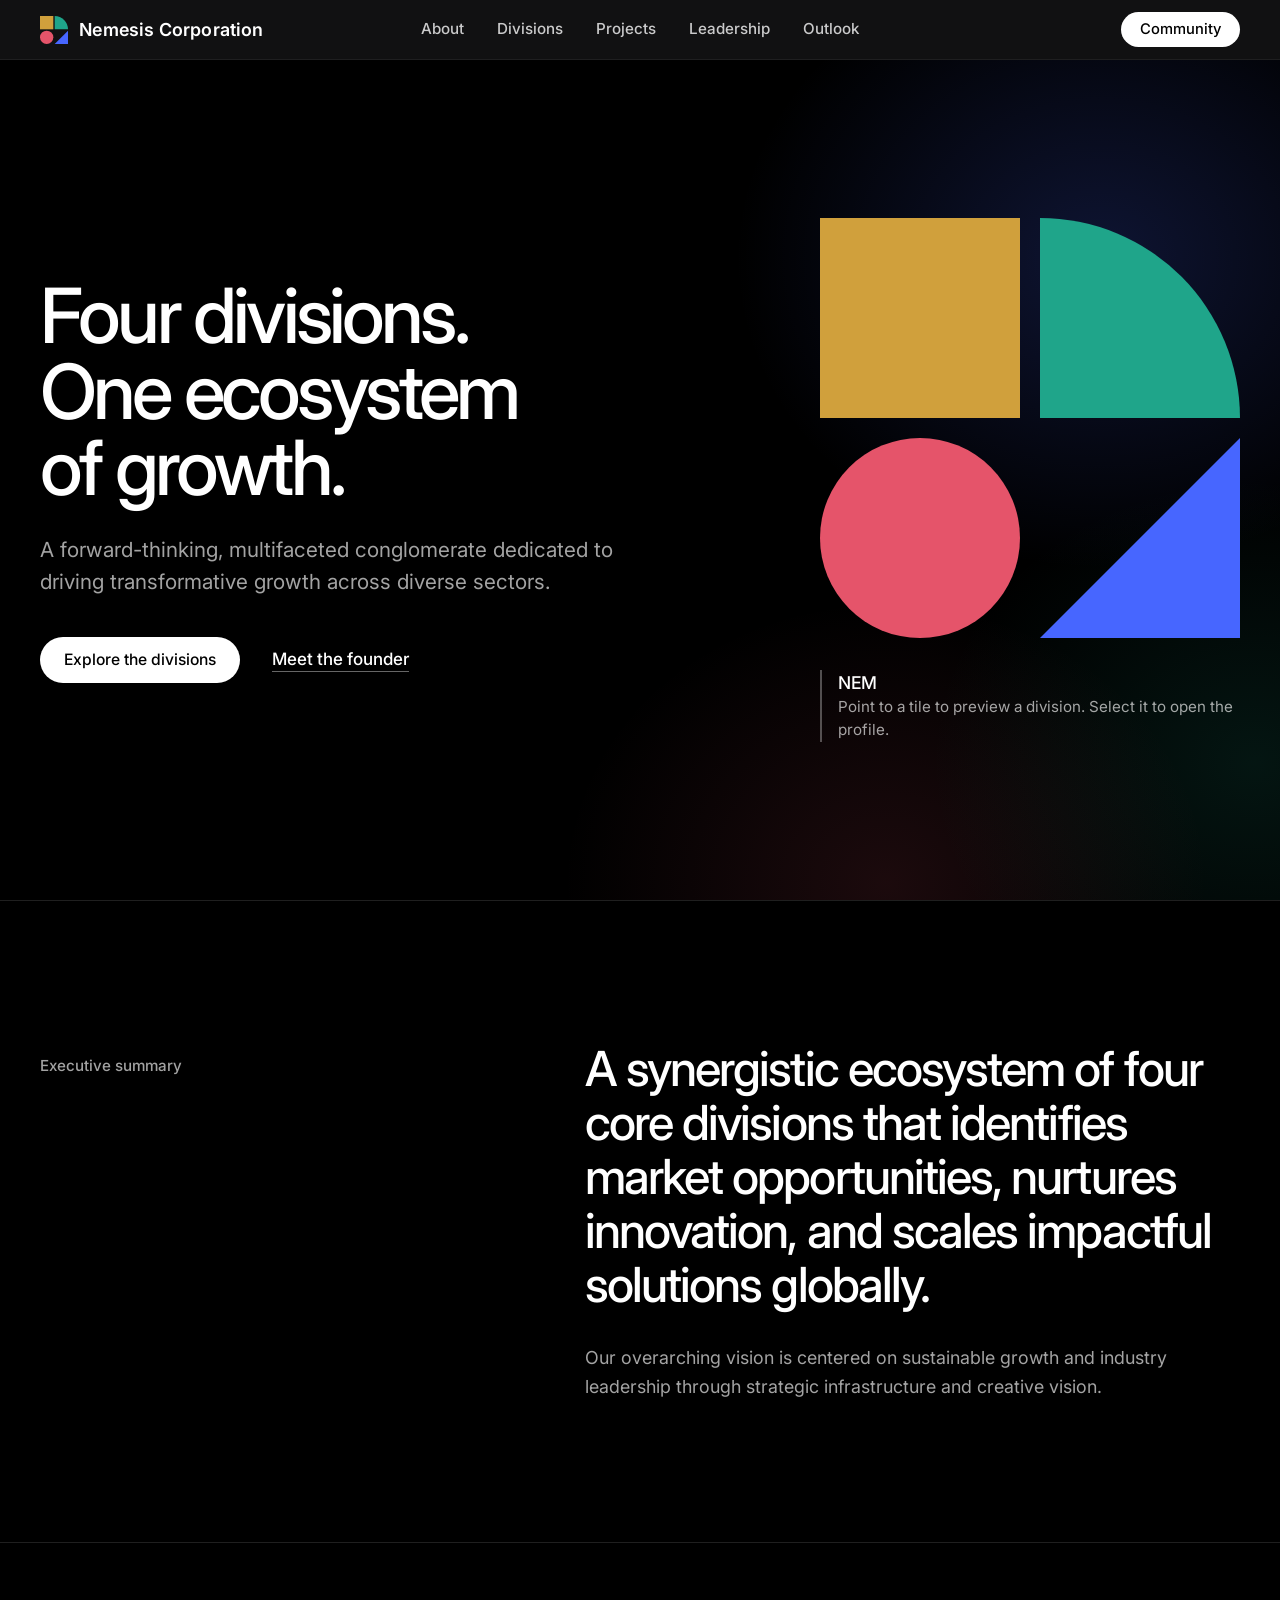
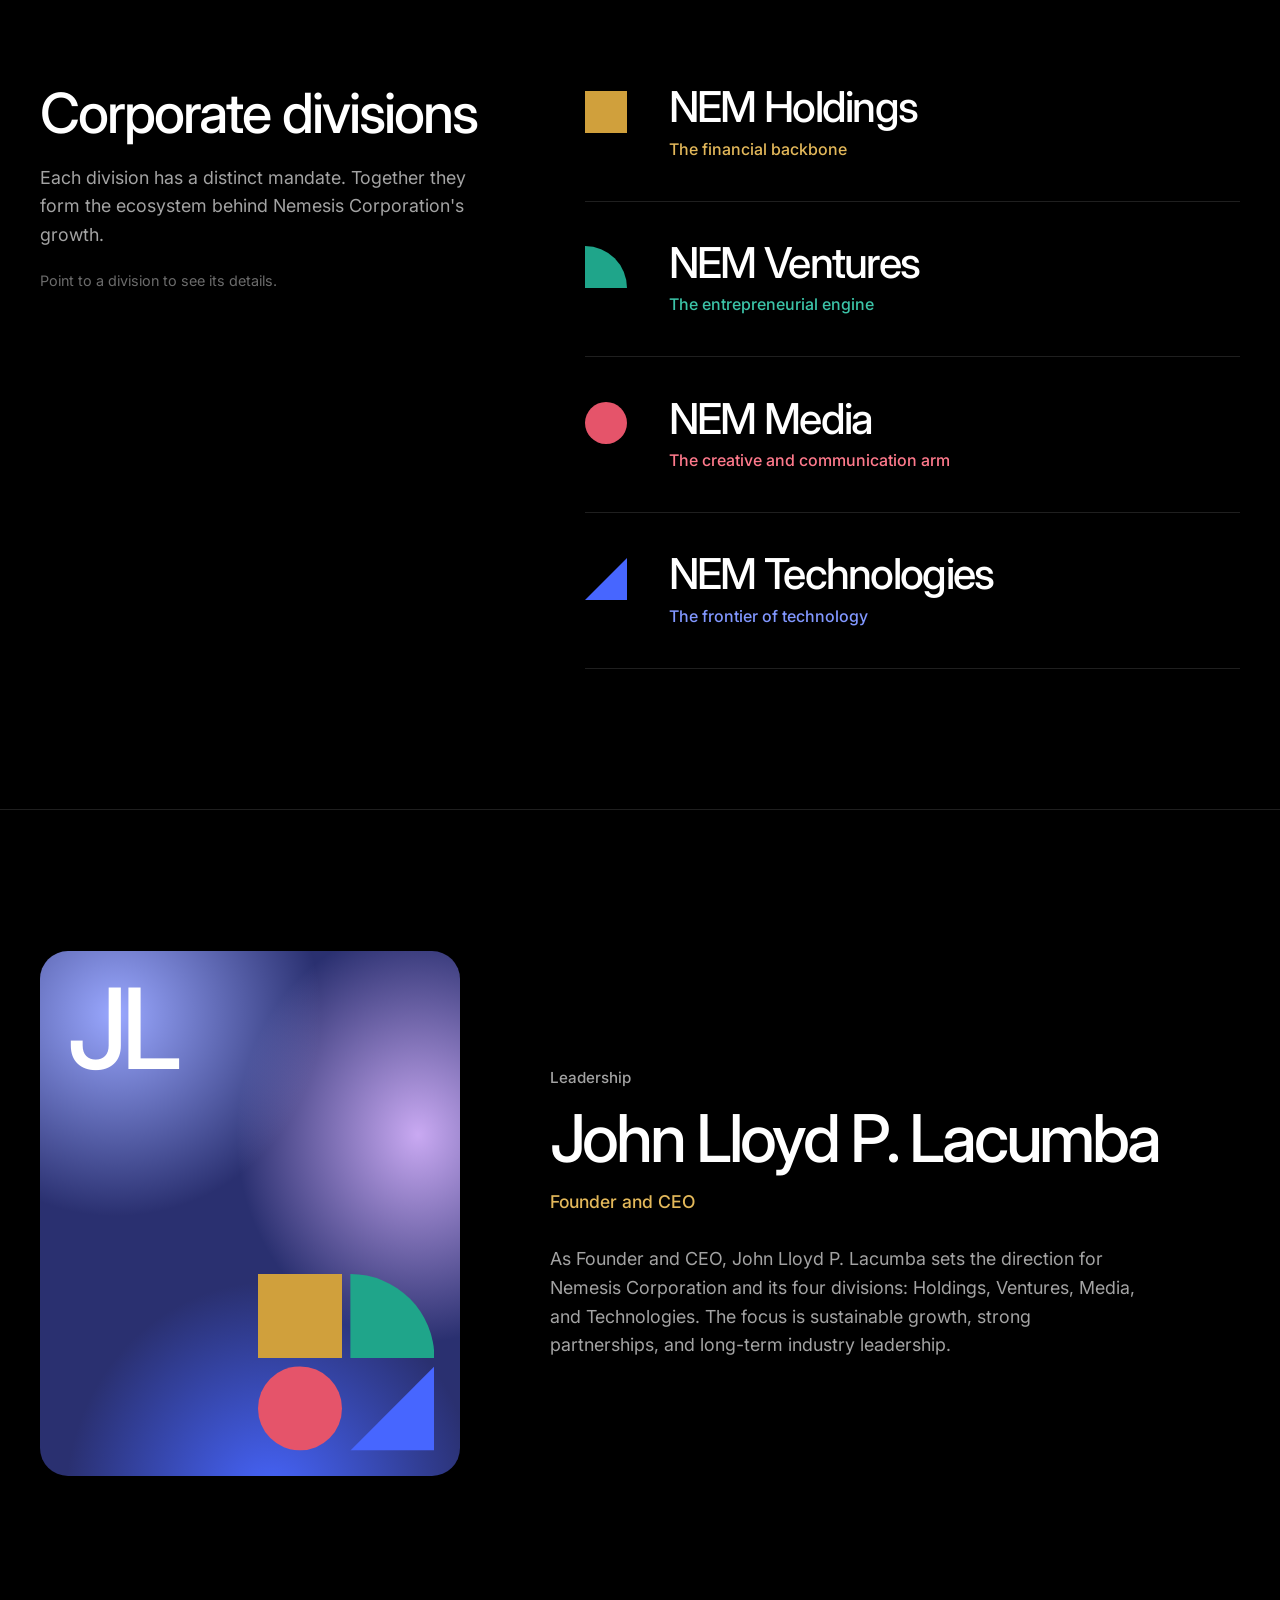
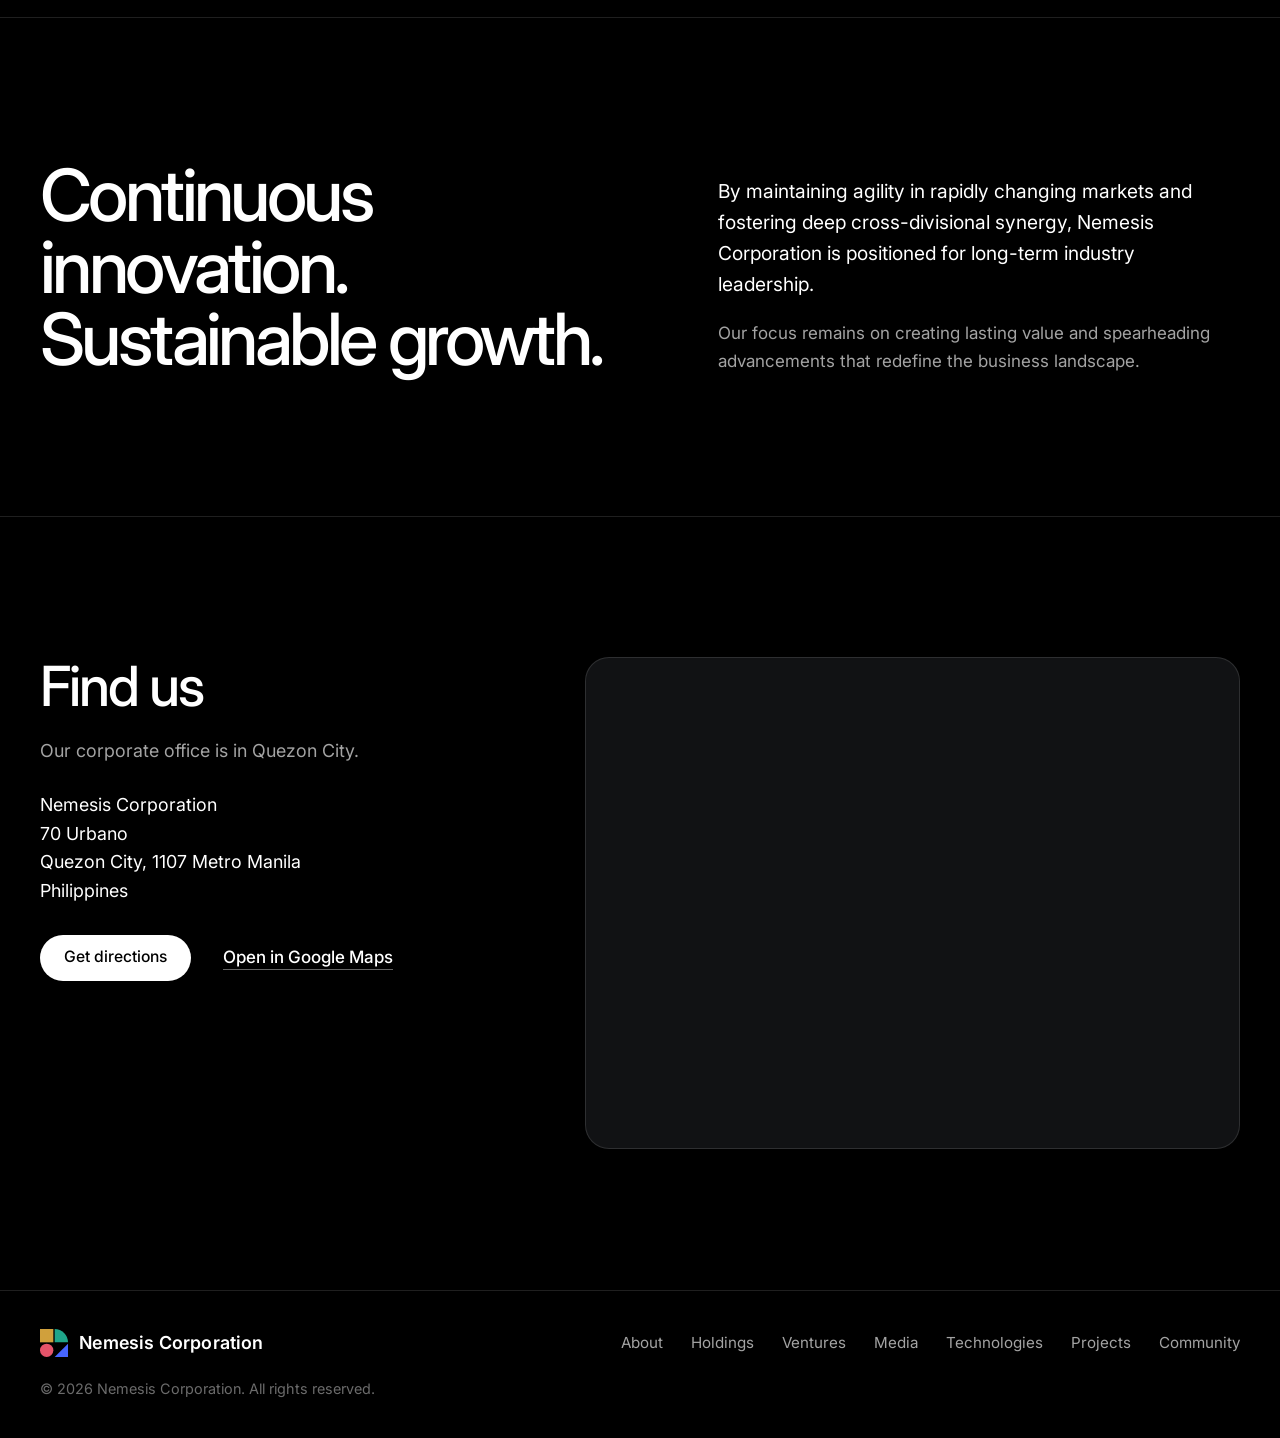
==== index.html @ 0a9b11c9 "Add files via upload" ====
<!DOCTYPE html>
<html lang="en">
<head>
  <meta charset="utf-8">
  <meta name="viewport" content="width=device-width, initial-scale=1">
  <title>Nemesis Corporation | Holdings, Ventures, Media, Technologies</title>
  <meta name="description" content="Nemesis Corporation (NEM) is a multifaceted conglomerate driving transformative growth through four divisions: Holdings, Ventures, Media, and Technologies. Founded and led by John Lloyd P. Lacumba.">
  <meta name="theme-color" content="#000000">
  <meta property="og:title" content="Nemesis Corporation | Holdings, Ventures, Media, Technologies">
  <meta property="og:description" content="A multifaceted conglomerate driving transformative growth across diverse sectors.">
  <meta property="og:type" content="website">
  <link rel="canonical" href="https://nemesis-corporation.vercel.app/">
  <meta property="og:url" content="https://nemesis-corporation.vercel.app/">
  <meta property="og:site_name" content="Nemesis Corporation">
  <meta property="og:image" content="https://nemesis-corporation.vercel.app/assets/og-image.jpg">
  <meta property="og:image:width" content="1200">
  <meta property="og:image:height" content="630">
  <meta property="og:image:alt" content="Nemesis Corporation. Four divisions. One ecosystem of growth.">
  <meta name="twitter:card" content="summary_large_image">
  <script>
    /* Splash runs once per browser session on the home page. Add ?splash to the address to replay it. */
    (function () {
      var d = document.documentElement;
      d.classList.add('js');
      var seen = false;
      try { seen = !!sessionStorage.getItem('nem-splash') && !/[?&]splash/.test(location.search); } catch (e) {}
      d.classList.add(seen ? 'no-splash' : 'splashing');
    })();
  </script>

  <script type="application/ld+json">{"@context": "https://schema.org", "@type": "Organization", "name": "Nemesis Corporation", "alternateName": "NEM", "description": "A multifaceted conglomerate driving transformative growth through four divisions: Holdings, Ventures, Media, and Technologies.", "founder": {"@type": "Person", "name": "John Lloyd P. Lacumba"}, "address": {"@type": "PostalAddress", "streetAddress": "70 Urbano", "addressLocality": "Quezon City", "postalCode": "1107", "addressRegion": "Metro Manila", "addressCountry": "PH"}, "subOrganization": [{"@type": "Organization", "name": "NEM Holdings"}, {"@type": "Organization", "name": "NEM Ventures"}, {"@type": "Organization", "name": "NEM Media"}, {"@type": "Organization", "name": "NEM Technologies"}], "url": "https://nemesis-corporation.vercel.app/", "logo": "https://nemesis-corporation.vercel.app/assets/nemesis-corporation-logo.png"}</script>

  <link rel="icon" href="data:image/svg+xml,%3Csvg xmlns='http://www.w3.org/2000/svg' viewBox='0 0 420 420'%3E%3Crect width='200' height='200' fill='%23D0A03C'/%3E%3Cpath d='M220 0A200 200 0 0 1 420 200H220Z' fill='%231FA58A'/%3E%3Ccircle cx='100' cy='320' r='100' fill='%23E5546A'/%3E%3Cpath d='M220 420H420V220Z' fill='%234766FF'/%3E%3C/svg%3E">

  <link rel="preconnect" href="https://fonts.googleapis.com">
  <link rel="preconnect" href="https://fonts.gstatic.com" crossorigin>
  <link href="https://fonts.googleapis.com/css2?family=Inter:opsz,wght@14..32,300..700&display=swap" rel="stylesheet">
  <link rel="stylesheet" href="style.css">
  <noscript><style>.nav-toggle{display:none}.site-nav{display:block!important;position:static!important}.has-menu:hover .mega,.has-menu:focus-within .mega{opacity:1;visibility:visible;transform:translate(-50%,0)}</style></noscript>
</head>
<body>
  <!-- Splash screen: just the logo -->
  <div class="splash" id="splash" aria-hidden="true">
    <svg class="splash-mark" viewBox="0 0 420 420">
      <rect class="s-shape s1" width="200" height="200"/>
      <path class="s-shape s2" d="M220 0A200 200 0 0 1 420 200H220Z"/>
      <circle class="s-shape s3" cx="100" cy="320" r="100"/>
      <path class="s-shape s4" d="M220 420H420V220Z"/>
    </svg>
  </div>

  <a class="skip-link" href="#main">Skip to content</a>

  <!-- Shared shapes: one glyph per division, plus the combined NEM mark -->
  <svg width="0" height="0" style="position:absolute" aria-hidden="true" focusable="false">
    <defs>
      <symbol id="g-holdings" viewBox="0 0 200 200"><rect width="200" height="200"/></symbol>
      <symbol id="g-ventures" viewBox="0 0 200 200"><path d="M0 0A200 200 0 0 1 200 200H0Z"/></symbol>
      <symbol id="g-media" viewBox="0 0 200 200"><circle cx="100" cy="100" r="100"/></symbol>
      <symbol id="g-technologies" viewBox="0 0 200 200"><path d="M0 200H200V0Z"/></symbol>
      <symbol id="nem-mark" viewBox="0 0 420 420">
        <rect width="200" height="200" style="fill:var(--holdings)"/>
        <path d="M220 0A200 200 0 0 1 420 200H220Z" style="fill:var(--ventures)"/>
        <circle cx="100" cy="320" r="100" style="fill:var(--media)"/>
        <path d="M220 420H420V220Z" style="fill:var(--technologies)"/>
      </symbol>
    </defs>
  </svg>

  <header class="site-header">
    <div class="wrap header-inner">
      <a class="brand" href="#top" aria-label="Nemesis Corporation, back to top">
        <svg class="brand-mark" viewBox="0 0 420 420" aria-hidden="true"><use href="#nem-mark"/></svg>
        <span class="brand-name"><span class="bn-full">Nemesis Corporation</span><span class="bn-short" aria-hidden="true">NEM</span></span>
      </a>

      <nav id="site-nav" class="site-nav" aria-label="Primary" data-open="false">
        <ul>
          <li class="has-menu">
            <button class="menu-btn" type="button" aria-expanded="false" aria-controls="menu-about" data-section="about">About</button>
            <div class="mega" id="menu-about">
              <div class="mega-inner">
                <div class="mega-lead">
                  <p class="mega-label">About</p>
                  <p class="mega-note">A forward-thinking, multifaceted conglomerate driving transformative growth.</p>
                </div>
                <div class="mega-links">
                  <p class="mega-label">Explore</p>
                  <ul>
                    <li><a href="about.html"><span>About us<small>Nemesis Corporation and its four divisions</small></span></a></li>
                    <li><a href="#about"><span>Executive summary<small>Who we are</small></span></a></li>
                    <li><a href="#vision"><span>Our vision<small>Sustainable growth and industry leadership</small></span></a></li>
                  </ul>
                </div>
              </div>
            </div>
          </li>
          <li class="has-menu">
            <button class="menu-btn" type="button" aria-expanded="false" aria-controls="menu-divisions" data-section="divisions">Divisions</button>
            <div class="mega" id="menu-divisions">
              <div class="mega-inner">
                <div class="mega-lead">
                  <p class="mega-label">Divisions</p>
                  <p class="mega-note">Four divisions, one ecosystem of growth.</p>
                </div>
                <div class="mega-links">
                  <p class="mega-label">Explore</p>
                  <ul>
                    <li><a href="#divisions"><svg class="glyph-sm" viewBox="0 0 420 420" aria-hidden="true"><use href="#nem-mark"/></svg><span>Overview<small>All four divisions</small></span></a></li>
                    <li><a href="holdings.html"><svg class="glyph-sm" viewBox="0 0 200 200" aria-hidden="true" style="fill:#D0A03C"><use href="#g-holdings"/></svg><span>NEM Holdings<small>The financial backbone</small></span></a></li>
                    <li><a href="ventures.html"><svg class="glyph-sm" viewBox="0 0 200 200" aria-hidden="true" style="fill:#1FA58A"><use href="#g-ventures"/></svg><span>NEM Ventures<small>The entrepreneurial engine</small></span></a></li>
                    <li><a href="media.html"><svg class="glyph-sm" viewBox="0 0 200 200" aria-hidden="true" style="fill:#E5546A"><use href="#g-media"/></svg><span>NEM Media<small>The creative and communication arm</small></span></a></li>
                    <li><a href="technologies.html"><svg class="glyph-sm" viewBox="0 0 200 200" aria-hidden="true" style="fill:#4766FF"><use href="#g-technologies"/></svg><span>NEM Technologies<small>The frontier of technology</small></span></a></li>
                  </ul>
                </div>
              </div>
            </div>
          </li>
          <li class="has-menu">
            <button class="menu-btn" type="button" aria-expanded="false" aria-controls="menu-projects" data-section="projects">Projects</button>
            <div class="mega" id="menu-projects">
              <div class="mega-inner">
                <div class="mega-lead">
                  <p class="mega-label">Projects</p>
                  <p class="mega-note">The areas of work that carry each division's mandate.</p>
                </div>
                <div class="mega-links">
                  <p class="mega-label">Explore</p>
                  <ul>
                    <li><a href="projects.html"><svg class="glyph-sm" viewBox="0 0 420 420" aria-hidden="true"><use href="#nem-mark"/></svg><span>All projects<small>Every initiative, by division</small></span></a></li>
                    <li><a href="projects.html#holdings"><svg class="glyph-sm" viewBox="0 0 200 200" aria-hidden="true" style="fill:#D0A03C"><use href="#g-holdings"/></svg><span>Holdings projects<small>Asset management · Investments · Resources</small></span></a></li>
                    <li><a href="projects.html#ventures"><svg class="glyph-sm" viewBox="0 0 200 200" aria-hidden="true" style="fill:#1FA58A"><use href="#g-ventures"/></svg><span>Ventures projects<small>Partnerships · Venture building · Co-creation</small></span></a></li>
                    <li><a href="projects.html#media"><svg class="glyph-sm" viewBox="0 0 200 200" aria-hidden="true" style="fill:#E5546A"><use href="#g-media"/></svg><span>Media projects<small>Communications · Marketing · Public relations</small></span></a></li>
                    <li><a href="projects.html#technologies"><svg class="glyph-sm" viewBox="0 0 200 200" aria-hidden="true" style="fill:#4766FF"><use href="#g-technologies"/></svg><span>Technologies projects<small>Innovation · Software and data · Transformation</small></span></a></li>
                  </ul>
                </div>
              </div>
            </div>
          </li>
          <li class="has-menu">
            <button class="menu-btn" type="button" aria-expanded="false" aria-controls="menu-leadership" data-section="leadership">Leadership</button>
            <div class="mega" id="menu-leadership">
              <div class="mega-inner">
                <div class="mega-lead">
                  <p class="mega-label">Leadership</p>
                  <p class="mega-note">Direction for Nemesis Corporation and its four divisions.</p>
                </div>
                <div class="mega-links">
                  <p class="mega-label">Explore</p>
                  <ul>
                    <li><a href="#leadership"><span>Founder and CEO<small>John Lloyd P. Lacumba</small></span></a></li>
                  </ul>
                </div>
              </div>
            </div>
          </li>
          <li class="has-menu">
            <button class="menu-btn" type="button" aria-expanded="false" aria-controls="menu-outlook" data-section="outlook">Outlook</button>
            <div class="mega" id="menu-outlook">
              <div class="mega-inner">
                <div class="mega-lead">
                  <p class="mega-label">Outlook</p>
                  <p class="mega-note">Continuous innovation. Sustainable growth.</p>
                </div>
                <div class="mega-links">
                  <p class="mega-label">Explore</p>
                  <ul>
                    <li><a href="#outlook"><span>Future outlook<small>Where we are headed</small></span></a></li>
                    <li><a href="#synergy"><span>Cross-divisional synergy<small>Agility in rapidly changing markets</small></span></a></li>
                    <li><a href="#value"><span>Lasting value<small>Advancements that redefine the landscape</small></span></a></li>
                  </ul>
                </div>
              </div>
            </div>
          </li>
        </ul>
      </nav>

      <div class="header-actions">
        <a class="header-cta" href="community.html">Community</a>
        <button class="nav-toggle" type="button" aria-expanded="false" aria-controls="site-nav">
          <span class="sr-only">Menu</span>
          <span class="bars" aria-hidden="true"></span>
        </button>
      </div>
    </div>
  </header>

  <main id="main">

    <!-- HERO -->
    <section class="hero" id="top" aria-labelledby="hero-title">
      <div class="wrap hero-inner">
        <div class="hero-copy">
          <h1 id="hero-title">Four divisions. One ecosystem of growth.</h1>
          <p class="lead">A forward-thinking, multifaceted conglomerate dedicated to driving transformative growth across diverse sectors.</p>
          <div class="actions">
            <a class="btn" href="#divisions">Explore the divisions</a>
            <a class="text-link" href="#leadership">Meet the founder</a>
          </div>
        </div>

        <div class="emblem-wrap" id="emblem-wrap">
          <svg class="emblem" viewBox="0 0 420 420" role="group" aria-label="The four NEM divisions">
            <a class="tile tile-holdings" href="holdings.html" data-division="holdings" aria-label="NEM Holdings">
              <rect class="shape" width="200" height="200"/>
            </a>
            <a class="tile tile-ventures" href="ventures.html" data-division="ventures" aria-label="NEM Ventures">
              <path class="shape" d="M220 0A200 200 0 0 1 420 200H220Z"/>
            </a>
            <a class="tile tile-media" href="media.html" data-division="media" aria-label="NEM Media">
              <circle class="shape" cx="100" cy="320" r="100"/>
            </a>
            <a class="tile tile-technologies" href="technologies.html" data-division="technologies" aria-label="NEM Technologies">
              <path class="shape" d="M220 420H420V220Z"/>
            </a>
          </svg>
          <p class="emblem-caption" id="emblem-caption" aria-live="polite">
            <span class="swatch" aria-hidden="true"></span>
            <span class="cap-text">
              <strong class="cap-name">NEM</strong>
              <span class="cap-line">Point to a tile to preview a division. Select it to open the profile.</span>
            </span>
          </p>
        </div>
      </div>
    </section>

    <!-- ABOUT -->
    <section class="section about" id="about" aria-labelledby="about-title">
      <div class="wrap split about-grid">
        <h2 id="about-title">Executive summary</h2>
        <div class="about-body">
          <p class="statement">A synergistic ecosystem of four core divisions that identifies market opportunities, nurtures innovation, and scales impactful solutions globally.</p>
          <p id="vision">Our overarching vision is centered on sustainable growth and industry leadership through strategic infrastructure and creative vision.</p>
        </div>
      </div>
    </section>

    <!-- DIVISIONS -->
    <section class="section divisions" id="divisions" aria-labelledby="divisions-title">
      <div class="wrap split">
        <div class="split-head">
          <h2 id="divisions-title">Corporate divisions</h2>
          <p>Each division has a distinct mandate. Together they form the ecosystem behind Nemesis Corporation's growth.</p>
          <p class="hint">Point to a division to see its details.</p>
        </div>
        <ol class="division-list">
          <li class="division division--holdings" id="holdings">
            <a class="division-row" href="holdings.html" aria-label="Explore NEM Holdings">
              <svg class="glyph" viewBox="0 0 200 200" aria-hidden="true"><use href="#g-holdings"/></svg>
              <div class="division-text">
                <h3>NEM Holdings</h3>
                <p class="division-role">The financial backbone</p>
                <div class="division-more">
                  <div class="division-more-inner">
                    <p class="division-desc">NEM Holdings serves as the fundamental financial backbone of the entire group, providing the stability and capital necessary for broad-scale operations. It oversees the strategic management of the organization's fiscal health and long-term sustainability.</p>
                    <dl class="division-facts">
                      <div><dt>Core focus</dt><dd>Managing corporate assets, investments, and resource allocation.</dd></div>
                      <div><dt>Key objective</dt><dd>Ensure sustainable financial growth and secure high-yield investments to support the other divisions.</dd></div>
                    </dl>
                  </div>
                </div>
              </div>
            </a>
          </li>
          <li class="division division--ventures" id="ventures">
            <a class="division-row" href="ventures.html" aria-label="Explore NEM Ventures">
              <svg class="glyph" viewBox="0 0 200 200" aria-hidden="true"><use href="#g-ventures"/></svg>
              <div class="division-text">
                <h3>NEM Ventures</h3>
                <p class="division-role">The entrepreneurial engine</p>
                <div class="division-more">
                  <div class="division-more-inner">
                    <p class="division-desc">NEM Ventures is the entrepreneurial engine of the group, explicitly focused on building and partnering with diverse businesses to foster a culture of innovation and shared success.</p>
                    <dl class="division-facts">
                      <div><dt>Core focus</dt><dd>Strategic partnerships, venture building, and co-creation.</dd></div>
                      <div><dt>Key objective</dt><dd>Forge strong alliances, support emerging enterprises, and co-create innovative business models that drive mutual growth and market expansion.</dd></div>
                    </dl>
                  </div>
                </div>
              </div>
            </a>
          </li>
          <li class="division division--media" id="media">
            <a class="division-row" href="media.html" aria-label="Explore NEM Media">
              <svg class="glyph" viewBox="0 0 200 200" aria-hidden="true"><use href="#g-media"/></svg>
              <div class="division-text">
                <h3>NEM Media</h3>
                <p class="division-role">The creative and communication arm</p>
                <div class="division-more">
                  <div class="division-more-inner">
                    <p class="division-desc">NEM Media represents the creative and communication arm of the company, specializing in crafting compelling narratives and managing the group's external presence in a digital-first world.</p>
                    <dl class="division-facts">
                      <div><dt>Core focus</dt><dd>Creative communications, digital marketing, content creation, and public relations.</dd></div>
                      <div><dt>Key objective</dt><dd>Elevate brand presence, facilitate meaningful audience connections, and manage the public narrative of Nemesis Corporation and its partners.</dd></div>
                    </dl>
                  </div>
                </div>
              </div>
            </a>
          </li>
          <li class="division division--technologies" id="technologies">
            <a class="division-row" href="technologies.html" aria-label="Explore NEM Technologies">
              <svg class="glyph" viewBox="0 0 200 200" aria-hidden="true"><use href="#g-technologies"/></svg>
              <div class="division-text">
                <h3>NEM Technologies</h3>
                <p class="division-role">The frontier of technology</p>
                <div class="division-more">
                  <div class="division-more-inner">
                    <p class="division-desc">NEM Technologies focuses on the frontier of technological advancement, ensuring the group remains competitive through digital transformation and proprietary technical solutions.</p>
                    <dl class="division-facts">
                      <div><dt>Core focus</dt><dd>Technological innovation, software development, data solutions, and digital transformation.</dd></div>
                      <div><dt>Key objective</dt><dd>Develop cutting-edge solutions to solve complex industry problems, streamline operations, and drive digital advancement for the group.</dd></div>
                    </dl>
                  </div>
                </div>
              </div>
            </a>
          </li>
        </ol>
      </div>
    </section>

    <!-- LEADERSHIP -->
    <section class="section leadership" id="leadership" aria-labelledby="leadership-title">
      <div class="wrap leader-grid">
        <figure class="portrait">
          <div class="portrait-frame">
            <svg class="portrait-mark" viewBox="0 0 420 420" aria-hidden="true"><use href="#nem-mark"/></svg>
            <span class="portrait-initials" aria-hidden="true">JL</span>
            <!-- To use a real photo, save it as assets/john-lloyd-lacumba.jpg (4:5 ratio works best).
                 If the file is missing, the monogram above is shown instead. -->
            <img src="assets/john-lloyd-lacumba.jpg" alt="Portrait of John Lloyd P. Lacumba, Founder and CEO of Nemesis Corporation" width="720" height="900" loading="lazy">
          </div>
        </figure>

        <div class="leader-copy">
          <h2 id="leadership-title">Leadership</h2>
          <h3 class="leader-name">John Lloyd P. Lacumba</h3>
          <p class="leader-title">Founder and CEO</p>
          <p>As Founder and CEO, John Lloyd P. Lacumba sets the direction for Nemesis Corporation and its four divisions: Holdings, Ventures, Media, and Technologies. The focus is sustainable growth, strong partnerships, and long-term industry leadership.</p>
        </div>
      </div>
    </section>

    <!-- OUTLOOK -->
    <section class="section outlook" id="outlook" aria-labelledby="outlook-title">
      <div class="wrap outlook-grid">
        <h2 id="outlook-title">Continuous innovation. Sustainable growth.</h2>
        <div class="outlook-body">
          <p id="synergy">By maintaining agility in rapidly changing markets and fostering deep cross-divisional synergy, Nemesis Corporation is positioned for long-term industry leadership.</p>
          <p id="value">Our focus remains on creating lasting value and spearheading advancements that redefine the business landscape.</p>
        </div>
      </div>
    </section>

    <!-- FIND US -->
    <section class="section visit" id="visit" aria-labelledby="visit-title">
      <div class="wrap split">
        <div class="split-head">
          <h2 id="visit-title">Find us</h2>
          <p>Our corporate office is in Quezon City.</p>
          <address class="visit-address">Nemesis Corporation<br>70 Urbano<br>Quezon City, 1107 Metro Manila<br>Philippines</address>
          <div class="actions">
            <a class="btn" href="https://www.google.com/maps/dir/?api=1&destination=70+Urbano%2C+Quezon+City%2C+1107+Metro+Manila" target="_blank" rel="noopener">Get directions</a>
            <a class="text-link" href="https://share.google/8F2sFenYW37uZAi2X" target="_blank" rel="noopener">Open in Google Maps</a>
          </div>
        </div>
        <div class="map-frame">
          <iframe title="Map showing the Nemesis Corporation office at 70 Urbano, Quezon City" src="https://www.google.com/maps?q=NEM+Corporation%2C+70+Urbano%2C+Quezon+City%2C+1107+Metro+Manila&z=17&output=embed" loading="lazy" referrerpolicy="no-referrer-when-downgrade" allowfullscreen></iframe>
        </div>
      </div>
    </section>
  </main>

  <footer class="site-footer">
    <div class="wrap footer-inner">
      <a class="brand" href="#top" aria-label="Nemesis Corporation, back to top">
        <svg class="brand-mark" viewBox="0 0 420 420" aria-hidden="true"><use href="#nem-mark"/></svg>
        <span class="brand-name"><span class="bn-full">Nemesis Corporation</span><span class="bn-short" aria-hidden="true">NEM</span></span>
      </a>
      <nav aria-label="Footer">
        <ul class="footer-links">
          <li><a href="about.html">About</a></li>
          <li><a href="holdings.html">Holdings</a></li>
          <li><a href="ventures.html">Ventures</a></li>
          <li><a href="media.html">Media</a></li>
          <li><a href="technologies.html">Technologies</a></li>
          <li><a href="projects.html">Projects</a></li>
          <li><a href="community.html">Community</a></li>
        </ul>
      </nav>
      <p class="legal">&copy; <span id="year">2026</span> Nemesis Corporation. All rights reserved.</p>
    </div>
  </footer>

  <script src="script.js" defer></script>
</body>
</html>
---- style.css ----
/* ==========================================================================
   NEM — Corporate profile
   Black canvas, white type, one color per division used only as an accent.
   Type: Inter (neutral grotesque), light-to-medium weights, tight display tracking.
   ========================================================================== */

:root {
  --bg: #000;
  --surface: #0B0B0C;
  --text: #fff;
  --muted: rgba(255, 255, 255, .64);
  --faint: rgba(255, 255, 255, .42);
  --line: rgba(255, 255, 255, .12);

  /* One color per division */
  --holdings: #D0A03C;
  --ventures: #1FA58A;
  --media: #E5546A;
  --technologies: #4766FF;

  --focus: #fff;

  --font: "Inter", "Segoe UI", system-ui, -apple-system, "Helvetica Neue", Arial, sans-serif;

  --wrap: 1200px;
  --gutter: clamp(1.25rem, 4vw, 2.5rem);
  --header-h: 60px;
  --ease: cubic-bezier(.2, .7, .2, 1);
}

/* ---------- Base ---------- */
*, *::before, *::after { box-sizing: border-box; }

html {
  scroll-behavior: smooth;
  scroll-padding-top: var(--header-h);
  -webkit-text-size-adjust: 100%;
  background: var(--bg);
}

body {
  margin: 0;
  font-family: var(--font);
  font-optical-sizing: auto;
  font-size: 1.0625rem;
  line-height: 1.6;
  color: var(--text);
  background: var(--bg);
  -webkit-font-smoothing: antialiased;
  text-rendering: optimizeLegibility;
}

img, svg { max-width: 100%; }

h1, h2, h3 {
  font-weight: 500;
  line-height: 1.06;
  letter-spacing: -0.035em;
  margin: 0;
  text-wrap: balance;
}

h1 { font-size: clamp(2.6rem, 1rem + 4.7vw, 5.4rem); letter-spacing: -0.05em; line-height: 1; }
h2 { font-size: clamp(2rem, 1.3rem + 2.7vw, 3.7rem); }
h3 { font-size: 1.5rem; }

p { margin: 0 0 1.1em; }
a { color: inherit; }

:focus-visible { outline: 2px solid var(--focus); outline-offset: 3px; border-radius: 6px; }

.wrap {
  width: 100%;
  max-width: calc(var(--wrap) + 2 * var(--gutter));
  margin-inline: auto;
  padding-inline: var(--gutter);
}

.sr-only {
  position: absolute; width: 1px; height: 1px; margin: -1px; padding: 0;
  overflow: hidden; clip: rect(0 0 0 0); white-space: nowrap; border: 0;
}

.skip-link {
  position: absolute; left: 1rem; top: -4rem; z-index: 300;
  background: #fff; color: #000;
  padding: .6rem 1rem; border-radius: 999px; font-weight: 600;
}
.skip-link:focus { top: 1rem; }

.label { margin: 0 0 1.2rem; font-size: .95rem; font-weight: 500; color: var(--muted); }

/* ---------- Header ---------- */
.site-header {
  position: sticky; top: 0; z-index: 50;
  height: var(--header-h);
  background: rgba(22, 22, 24, .78);
  -webkit-backdrop-filter: saturate(1.5) blur(18px);
          backdrop-filter: saturate(1.5) blur(18px);
  border-bottom: 1px solid rgba(255, 255, 255, .06);
}

.header-inner {
  height: 100%;
  display: grid; grid-template-columns: 1fr auto 1fr; align-items: center;
}

.brand {
  justify-self: start;
  display: inline-flex; align-items: center; gap: .7rem;
  text-decoration: none;
}
.brand-mark { width: 28px; height: 28px; flex: none; transition: transform .6s var(--ease); }
.brand:hover .brand-mark { transform: rotate(90deg); }
.brand-name { font-weight: 600; font-size: 1.25rem; letter-spacing: .06em; line-height: 1; }

.site-nav > ul {
  display: flex; align-items: center; gap: .15rem;
  list-style: none; margin: 0; padding: 0;
}
.site-nav > ul > li > a,
.menu-btn {
  display: inline-flex; align-items: center; gap: .35rem;
  padding: .5rem .95rem;
  font: 500 .95rem/1.2 var(--font);
  text-decoration: none;
  color: rgba(255, 255, 255, .78);
  background: none; border: 0; border-radius: 10px;
  cursor: pointer;
  transition: color .2s, background .2s;
}
.site-nav > ul > li > a:hover,
.menu-btn:hover { color: #fff; background: rgba(255, 255, 255, .07); }
.site-nav a[aria-current="true"],
.menu-btn[aria-current] { color: #fff; }
.menu-btn[aria-expanded="true"] { color: #fff; background: rgba(255, 255, 255, .1); }

/* Mega menu */
.has-menu { position: relative; }
.mega {
  position: absolute; left: 50%; top: calc(100% + 12px);
  width: min(600px, 92vw);
  transform: translate(-50%, -6px);
  opacity: 0; visibility: hidden;
  background: linear-gradient(135deg, rgba(58, 58, 62, .96), rgba(26, 26, 28, .98) 55%);
  border: 1px solid rgba(255, 255, 255, .09); border-radius: 20px;
  box-shadow: 0 40px 80px -20px rgba(0, 0, 0, .8);
  transition: opacity .2s, transform .25s var(--ease), visibility 0s .25s;
}
.mega::before { content: ""; position: absolute; left: 0; right: 0; top: -14px; height: 14px; }  /* hover bridge */
.has-menu.is-open .mega { opacity: 1; visibility: visible; transform: translate(-50%, 0); transition-delay: 0s; }

.mega-inner { display: grid; grid-template-columns: .8fr 1.2fr; padding: 1.5rem 0; }
.mega-lead { padding: .2rem 1.75rem; }
.mega-links { padding: .2rem 1.75rem; border-left: 1px solid rgba(255, 255, 255, .12); }
.mega-label { margin: 0 0 1rem; font-size: .9rem; font-weight: 500; color: rgba(255, 255, 255, .45); }
.mega-note { margin: 0 0 1.1rem; font-size: .95rem; line-height: 1.5; color: rgba(255, 255, 255, .62); }
.mega ul { list-style: none; margin: 0; padding: 0; }
.mega a {
  display: flex; align-items: center; gap: .8rem;
  padding: .55rem 0; text-decoration: none;
  font-weight: 500; font-size: .98rem; color: rgba(255, 255, 255, .92);
  transition: color .2s, transform .25s var(--ease);
}
.mega a:hover { color: #fff; transform: translateX(3px); }
.mega a small { display: block; margin-top: .05rem; font-size: .8rem; font-weight: 400; color: rgba(255, 255, 255, .5); }
.mega .glyph-sm { width: 18px; height: 18px; flex: none; }

.nav-toggle {
  display: none; justify-self: end;
  position: relative; width: 42px; height: 42px;
  background: none; color: #fff;
  border: 1px solid rgba(255, 255, 255, .25); border-radius: 12px;
  cursor: pointer;
}
.nav-toggle .bars {
  position: absolute; left: 12px; right: 12px; top: 50%;
  height: 2px; margin-top: -1px; background: currentColor;
  transition: background .2s;
}
.nav-toggle .bars::before,
.nav-toggle .bars::after {
  content: ""; position: absolute; left: 0; right: 0; height: 2px;
  background: currentColor; transition: transform .25s var(--ease), top .25s var(--ease);
}
.nav-toggle .bars::before { top: -6px; }
.nav-toggle .bars::after { top: 6px; }
.nav-toggle[aria-expanded="true"] .bars { background: transparent; }
.nav-toggle[aria-expanded="true"] .bars::before { top: 0; transform: rotate(45deg); }
.nav-toggle[aria-expanded="true"] .bars::after { top: 0; transform: rotate(-45deg); }

/* ---------- Buttons and links ---------- */
.actions { display: flex; flex-wrap: wrap; align-items: center; gap: 1.4rem 2rem; margin-top: 2.4rem; }
.btn {
  display: inline-flex; align-items: center; justify-content: center;
  padding: .85rem 1.5rem;
  font: 500 .98rem/1.2 var(--font);
  text-decoration: none; color: #000; background: #fff;
  border: 0; border-radius: 999px; cursor: pointer;
  transition: background .2s, transform .25s var(--ease);
}
.btn:hover { background: rgba(255, 255, 255, .86); transform: translateY(-1px); }
.text-link {
  display: inline-flex; font-weight: 500;
  text-decoration: underline; text-decoration-color: rgba(255, 255, 255, .4);
  text-decoration-thickness: 1px; text-underline-offset: 6px;
  transition: text-decoration-color .2s;
}
.text-link:hover { text-decoration-color: #fff; }

/* ---------- Hero ---------- */
.hero {
  position: relative; overflow: hidden; isolation: isolate;
  display: flex; align-items: center;
  min-height: calc(100vh - var(--header-h)); min-height: calc(100svh - var(--header-h));
  padding-block: clamp(2.5rem, 7vh, 6.5rem);
}
.hero > .wrap { width: 100%; }
.hero::after {   /* a faint wash of the four division colors */
  content: ""; position: absolute; inset: -10%; z-index: -1; pointer-events: none;
  background:
    radial-gradient(34% 44% at 80% 28%, rgba(71, 102, 255, .20), transparent 70%),
    radial-gradient(30% 40% at 90% 78%, rgba(31, 165, 138, .13), transparent 70%),
    radial-gradient(30% 40% at 66% 90%, rgba(229, 84, 106, .12), transparent 70%);
}
.hero-inner {
  display: grid; grid-template-columns: minmax(0, 1.1fr) minmax(0, .9fr);
  gap: clamp(2rem, 6vw, 5rem); align-items: center;
}
.lead {
  max-width: 30em; margin: 1.8rem 0 0;
  font-size: clamp(1.1rem, 1rem + .4vw, 1.3rem); line-height: 1.55;
  color: var(--muted);
}

/* Emblem: four shapes, one per division. */
.emblem-wrap { width: 100%; max-width: 420px; justify-self: end; }
.emblem { display: block; width: min(100%, 52vh); width: min(100%, 52svh); height: auto; overflow: visible; }

.tile {
  cursor: pointer; outline: none;
  transform-box: fill-box; transform-origin: center;
  transition: transform .35s var(--ease), opacity .3s;
  animation: assemble 1s var(--ease) backwards;
  animation-delay: var(--d);
}
.tile-holdings     { --dx: -10px; --dy: -10px; --ax: -70px; --ay: -70px; --d: .1s; }
.tile-ventures     { --dx:  10px; --dy: -10px; --ax:  70px; --ay: -70px; --d: .25s; }
.tile-media        { --dx: -10px; --dy:  10px; --ax: -70px; --ay:  70px; --d: .4s; }
.tile-technologies { --dx:  10px; --dy:  10px; --ax:  70px; --ay:  70px; --d: .55s; }
.tile:hover, .tile:focus-visible { transform: translate(var(--dx), var(--dy)); }

.tile-holdings .shape     { fill: var(--holdings); }
.tile-ventures .shape     { fill: var(--ventures); }
.tile-media .shape        { fill: var(--media); }
.tile-technologies .shape { fill: var(--technologies); }
.tile:focus-visible .shape { stroke: #fff; stroke-width: 6; paint-order: stroke; }

.emblem-wrap[data-active] .tile { opacity: .28; }
.emblem-wrap[data-active="holdings"] .tile-holdings,
.emblem-wrap[data-active="ventures"] .tile-ventures,
.emblem-wrap[data-active="media"] .tile-media,
.emblem-wrap[data-active="technologies"] .tile-technologies { opacity: 1; }

@keyframes assemble {
  from { opacity: 0; transform: translate(var(--ax), var(--ay)); }
  to   { opacity: 1; transform: none; }
}

.emblem-caption {
  display: flex; gap: 1rem; align-items: stretch;
  margin: 2rem 0 0; min-height: 3.6rem;
  font-size: .95rem; line-height: 1.5; color: var(--muted);
}
.swatch { flex: none; width: 2px; background: rgba(255, 255, 255, .3); transition: background .25s; }
.emblem-wrap[data-active="holdings"] .swatch     { background: var(--holdings); }
.emblem-wrap[data-active="ventures"] .swatch     { background: var(--ventures); }
.emblem-wrap[data-active="media"] .swatch        { background: var(--media); }
.emblem-wrap[data-active="technologies"] .swatch { background: var(--technologies); }
.cap-name { display: block; font-size: 1.1rem; font-weight: 500; letter-spacing: -0.02em; color: #fff; }

/* ---------- Sections ---------- */
.section { padding-block: clamp(5rem, 11vw, 9.5rem); border-top: 1px solid var(--line); }

.split {
  display: grid; grid-template-columns: minmax(0, 5fr) minmax(0, 7fr);
  gap: clamp(2rem, 6vw, 6rem); align-items: start;
}
.split-head { position: sticky; top: calc(var(--header-h) + 3rem); }
.split-head p { margin: 1.3rem 0 0; max-width: 24em; color: var(--muted); font-size: 1.12rem; }

/* About */
.about-grid h2 { padding-top: .85rem; font-size: .95rem; font-weight: 500; letter-spacing: 0; line-height: 1.4; color: var(--muted); }
.statement {
  margin: 0 0 2rem; max-width: 20em;
  font-size: clamp(1.75rem, 1.1rem + 2.4vw, 3.2rem);
  font-weight: 500; line-height: 1.12; letter-spacing: -0.04em; color: #fff;
}
.about-body p:not(.statement) { max-width: 34em; color: var(--muted); font-size: 1.12rem; margin: 0; }

/* Divisions: an open list, one row per division */
.division-list { list-style: none; margin: 0; padding: 0; border-bottom: 1px solid var(--line); }
.division { border-top: 1px solid var(--line); transition: opacity .3s; }
.division:first-child { border-top: 0; }
.division--holdings     { --accent: var(--holdings);     --soft: #E3B85A; }
.division--ventures     { --accent: var(--ventures);     --soft: #3CC4A8; }
.division--media        { --accent: var(--media);        --soft: #FF7A8C; }
.division--technologies { --accent: var(--technologies); --soft: #8197FF; }
@media (hover: hover) {
  .division-list:hover .division:not(:hover) { opacity: .42; }
}
.division-row {
  display: grid; grid-template-columns: 52px minmax(0, 1fr);
  gap: 0 clamp(1.1rem, 3vw, 2rem); align-items: start;
  padding-block: clamp(1.6rem, 3vw, 2.4rem);
  text-decoration: none; color: inherit;
}
.division:first-child .division-row { padding-top: 0; }
.division .glyph { width: 42px; height: 42px; fill: var(--accent); margin-top: .4rem; transition: transform .5s var(--ease); }
.division-row:hover .glyph, .division-row:focus-visible .glyph { transform: rotate(-8deg) scale(1.12); }
.division h3 { font-size: clamp(1.8rem, 1.3rem + 1.7vw, 2.7rem); letter-spacing: -0.04em; }
.division-role { margin: .45rem 0 0; font-weight: 500; font-size: 1rem; color: var(--soft); }

/* The details sit closed under the name and unfold on hover or keyboard focus */
.division-more {
  display: grid; grid-template-rows: 0fr; opacity: 0;
  transition: grid-template-rows .55s var(--ease), opacity .4s;
}
.division-more-inner { min-height: 0; overflow: hidden; }
.division-row:hover .division-more,
.division-row:focus-visible .division-more { grid-template-rows: 1fr; opacity: 1; }
@media (hover: none) { .division-more { grid-template-rows: 1fr; opacity: 1; } }
.division-desc { margin: 1.2rem 0 0; max-width: 34em; color: var(--muted); }
.division-facts {
  display: grid; grid-template-columns: 1fr 1fr; gap: 1.5rem;
  max-width: 40em; margin: 1.4rem 0 0; padding-top: 1.2rem; border-top: 1px solid var(--line);
}
.division-facts dt { font-size: .8rem; font-weight: 500; color: var(--soft); }
.division-facts dd { margin: .3rem 0 0; color: var(--muted); font-size: .98rem; line-height: 1.5; }
.hint { margin: 1.2rem 0 0 !important; font-size: .9rem !important; color: var(--faint) !important; }
@media (hover: none) { .hint { display: none; } }

/* Leadership */
.leader-grid {
  display: grid; grid-template-columns: minmax(240px, 420px) 1fr;
  gap: clamp(2rem, 7vw, 7rem); align-items: center;
}
.portrait { margin: 0; }
.portrait-frame {
  position: relative; aspect-ratio: 4 / 5; overflow: hidden; border-radius: 28px;
  background:
    radial-gradient(70% 55% at 18% 12%, #9aa8ff, transparent 70%),
    radial-gradient(60% 55% at 90% 35%, #c9a9f2, transparent 72%),
    radial-gradient(70% 60% at 55% 105%, #4766ff, transparent 70%),
    #2a3070;
}
.portrait-mark { position: absolute; right: 1.6rem; bottom: 1.6rem; width: 42%; height: auto; }
.portrait-initials {
  position: absolute; left: 1.7rem; top: 1.3rem;
  font-weight: 500; font-size: clamp(4.5rem, 10vw, 7rem); line-height: 1; letter-spacing: -0.06em; color: #fff;
}
.portrait-frame img { position: absolute; inset: 0; width: 100%; height: 100%; object-fit: cover; }

.leader-copy h2 { font-size: .95rem; font-weight: 500; letter-spacing: 0; line-height: 1.4; color: var(--muted); }
.leader-name { font-size: clamp(2.4rem, 1.4rem + 3.4vw, 4.6rem); margin-top: 1.1rem; letter-spacing: -0.05em; line-height: 1; font-weight: 500; }
.leader-title { margin: 1rem 0 1.8rem; font-size: 1.1rem; font-weight: 500; color: #E3B85A; }
.leader-copy p:not(.leader-title) { max-width: 33em; color: var(--muted); margin: 0; font-size: 1.12rem; }

/* Outlook */
.outlook-grid { display: grid; grid-template-columns: 1.15fr 1fr; gap: clamp(2rem, 6vw, 6rem); align-items: end; }
.outlook h2 { font-size: clamp(2.4rem, 1.3rem + 4vw, 5rem); letter-spacing: -0.05em; line-height: 1; max-width: 9em; }
.outlook-body { max-width: 30em; color: var(--muted); }
.outlook-body p:first-child { color: #fff; font-size: 1.2rem; }
.outlook-body p:last-child { margin-bottom: 0; }

/* Footer */
.site-footer { padding-block: 2.4rem; border-top: 1px solid var(--line); color: var(--faint); }
.footer-inner { display: flex; flex-wrap: wrap; align-items: center; justify-content: space-between; gap: 1.25rem 2rem; }
.site-footer .brand { color: #fff; }
.footer-links { display: flex; flex-wrap: wrap; gap: .5rem 1.75rem; list-style: none; margin: 0; padding: 0; }
.footer-links a { text-decoration: none; font-size: .95rem; color: var(--muted); transition: color .2s; }
.footer-links a:hover { color: #fff; }
.legal { margin: 0; font-size: .9rem; }

/* ==========================================================================
   Splash screens. Home: the logo. Division pages: the logo, then the chosen shape is picked out.
   ========================================================================== */
.splash, .dsplash {
  display: none;
  position: fixed; inset: 0; z-index: 200;
  place-items: center;
  min-height: 100vh; min-height: 100dvh;
  background: #000; color: #fff;
  transition: transform .9s cubic-bezier(.7, 0, .2, 1);
}
.js .splash { display: grid; }
.no-splash .splash { display: none; }
.div-splashing .dsplash { display: grid; animation: splash-safety 0s linear 8s forwards; }
@keyframes splash-safety { to { visibility: hidden; opacity: 0; pointer-events: none; } }
.splash.is-leaving, .dsplash.is-leaving { transform: translateY(-100%); }
html.splashing, html.div-splashing { overflow: hidden; }
.splashing .tile, .div-splashing .tile { animation-play-state: paused; }

.splash-mark { width: clamp(110px, 24vmin, 180px); height: auto; overflow: visible; }
.s-shape, .d-shape { transform-box: fill-box; transform-origin: center; }
.s-shape { animation: pop .7s var(--ease) backwards; }
.s1 { fill: var(--holdings);     animation-delay: .10s; }
.s2 { fill: var(--ventures);     animation-delay: .26s; }
.s3 { fill: var(--media);        animation-delay: .42s; }
.s4 { fill: var(--technologies); animation-delay: .58s; }
@keyframes pop { from { opacity: 0; transform: scale(.3) rotate(-20deg); } to { opacity: 1; transform: none; } }
.splash.is-leaving .splash-mark, .dsplash.is-leaving .splash-mark { transform: scale(.85); opacity: 0; transition: transform .6s var(--ease), opacity .5s; }

/* Division splash: all four shapes appear, then three drift away and the chosen one moves to the middle */
.d-holdings     { fill: var(--holdings);     --pd: 0s;   --ox: -90px; --oy: -90px; --tx:  110px; --ty:  110px; }
.d-ventures     { fill: var(--ventures);     --pd: .1s;  --ox:  90px; --oy: -90px; --tx: -110px; --ty:  110px; }
.d-media        { fill: var(--media);        --pd: .2s;  --ox: -90px; --oy:  90px; --tx:  110px; --ty: -110px; }
.d-technologies { fill: var(--technologies); --pd: .3s;  --ox:  90px; --oy:  90px; --tx: -110px; --ty: -110px; }
.d-shape.is-away { animation: pop .5s var(--ease) var(--pd) backwards, away .8s var(--ease) 1.15s forwards; }
.d-shape.is-pick { animation: pop .5s var(--ease) var(--pd) backwards, pick .9s var(--ease) 1.15s forwards; }
@keyframes away { to { opacity: 0; transform: translate(var(--ox), var(--oy)) scale(.55); } }
@keyframes pick { to { transform: translate(var(--tx), var(--ty)) scale(1.4); } }

/* ==========================================================================
   Division pages
   ========================================================================== */
.page-holdings     { --accent: var(--holdings);     --soft: #E3B85A; }
.page-ventures     { --accent: var(--ventures);     --soft: #3CC4A8; }
.page-media        { --accent: var(--media);        --soft: #FF7A8C; }
.page-technologies { --accent: var(--technologies); --soft: #8197FF; }

.dhero::after {
  background:
    radial-gradient(38% 52% at 82% 34%, color-mix(in srgb, var(--accent) 30%, transparent), transparent 72%),
    radial-gradient(28% 36% at 96% 90%, color-mix(in srgb, var(--accent) 12%, transparent), transparent 70%);
}
.crumbs ol {
  display: flex; flex-wrap: wrap; gap: .35rem .6rem;
  list-style: none; margin: 0 0 2rem; padding: 0;
  font-size: .92rem; color: var(--faint);
}
.crumbs li + li::before { content: "/"; margin-right: .6rem; color: rgba(255, 255, 255, .25); }
.crumbs a { text-decoration: none; transition: color .2s; }
.crumbs a:hover { color: #fff; }
.crumbs [aria-current] { color: #fff; }

.dhero h1 { font-size: clamp(2.6rem, 1rem + 4.3vw, 4.9rem); }
.dhero-role { margin: 1.3rem 0 0; font-size: clamp(1.2rem, 1rem + .8vw, 1.6rem); font-weight: 500; letter-spacing: -0.02em; line-height: 1.25; color: var(--soft); }
.dhero .lead { margin-top: 1.2rem; }

/* Mandate: core focus + key objective as two open columns */
.mandate-grid { display: grid; grid-template-columns: 1fr 1fr; }
.mandate-item { padding-right: clamp(1.5rem, 4vw, 4.5rem); }
.mandate-item + .mandate-item { padding-right: 0; padding-left: clamp(1.5rem, 4vw, 4.5rem); border-left: 1px solid var(--line); }
.mandate-item h2 { margin-bottom: 1.3rem; font-size: .95rem; font-weight: 500; letter-spacing: 0; line-height: 1.4; color: var(--soft); }
.mandate-text { margin: 0; font-size: clamp(1.5rem, 1.1rem + 1.6vw, 2.5rem); font-weight: 500; line-height: 1.18; letter-spacing: -0.04em; }

/* Initiatives */
.initiative-list { list-style: none; margin: 0; padding: 0; counter-reset: init; border-bottom: 1px solid var(--line); }
.initiative {
  counter-increment: init;
  display: grid; grid-template-columns: 3.2rem 1fr; gap: .5rem 1rem;
  padding-block: clamp(1.7rem, 3vw, 2.4rem);
  border-top: 1px solid var(--line);
}
.initiative:first-child { border-top: 0; padding-top: 0; }
.initiative::before { content: "0" counter(init); grid-row: 1 / span 2; padding-top: .35rem; font-size: .95rem; font-weight: 500; color: var(--soft); }
.initiative h3 { font-size: clamp(1.4rem, 1.1rem + .9vw, 1.9rem); letter-spacing: -0.03em; }
.initiative p { margin: 0; max-width: 34em; color: var(--muted); }

/* Other divisions: plain links, ruled from above */
.others-list { list-style: none; margin: 0; padding: 0; display: grid; grid-template-columns: repeat(3, 1fr); gap: 0 clamp(1.5rem, 3vw, 3rem); }
.other { display: block; padding-top: 1.6rem; text-decoration: none; border-top: 1px solid var(--line); transition: border-color .3s; }
.other--holdings     { --accent: var(--holdings); }
.other--ventures     { --accent: var(--ventures); }
.other--media        { --accent: var(--media); }
.other--technologies { --accent: var(--technologies); }
.other:hover { border-top-color: var(--accent); }
.other .glyph { width: 34px; height: 34px; fill: var(--accent); margin-bottom: 1.6rem; transition: transform .4s var(--ease); }
.other:hover .glyph { transform: translateY(-4px) rotate(-6deg); }
.other-name { display: block; font-size: 1.45rem; font-weight: 500; letter-spacing: -0.03em; }
.other-role { display: block; margin-top: .25rem; color: var(--muted); }

/* ==========================================================================
   Projects page: one open section per division
   ========================================================================== */
.project--holdings     { --accent: var(--holdings);     --soft: #E3B85A; }
.project--ventures     { --accent: var(--ventures);     --soft: #3CC4A8; }
.project--media        { --accent: var(--media);        --soft: #FF7A8C; }
.project--technologies { --accent: var(--technologies); --soft: #8197FF; }
.project .glyph { display: block; width: 42px; height: 42px; fill: var(--accent); margin-bottom: 1.5rem; }
.project .split-head .role { margin: .6rem 0 1.4rem; font-weight: 500; color: var(--soft); }
.project .initiative-list { border-bottom: 0; }
.project .initiative:first-child { padding-top: 0; }

/* ==========================================================================
   Scroll reveal (added by script.js, so the page is fully visible without it)
   ========================================================================== */
.reveal { opacity: 0; transform: translateY(24px); transition: opacity .9s var(--ease), transform .9s var(--ease); transition-delay: var(--rd, 0s); }
.reveal.is-in { opacity: 1; transform: none; }

/* ==========================================================================
   Responsive
   ========================================================================== */
@media (max-width: 960px) {
  .hero-inner { grid-template-columns: 1fr; }
  .hero { min-height: 0; }
  .emblem-wrap { max-width: 340px; justify-self: start; }
  .emblem { width: 100%; }
  .split, .outlook-grid { grid-template-columns: 1fr; }
  .split-head { position: static; }
  .outlook-grid { align-items: start; }
  .leader-grid { grid-template-columns: 1fr; }
  .portrait { max-width: 320px; }
  .mandate-grid { grid-template-columns: 1fr; gap: 2.5rem; }
  .mandate-item, .mandate-item + .mandate-item { padding: 0; border-left: 0; }
  .mandate-item + .mandate-item { border-top: 1px solid var(--line); padding-top: 2.5rem; }
  .others-list { grid-template-columns: 1fr; gap: 1.5rem; }
}

@media (max-width: 860px) {
  .header-inner { grid-template-columns: 1fr auto; }
  .nav-toggle { display: block; }
  .site-nav {
    position: absolute; top: 100%; left: 0; right: 0;
    display: none;
    max-height: calc(100dvh - var(--header-h)); overflow-y: auto;
    background: #0B0B0C;
    border-bottom: 1px solid var(--line);
    padding: .25rem var(--gutter) 1.25rem;
  }
  .site-nav[data-open="true"] { display: block; }
  .site-nav > ul { flex-direction: column; align-items: stretch; gap: 0; }
  .site-nav > ul > li > a,
  .menu-btn { display: flex; width: 100%; justify-content: space-between; padding: 1rem 0; border-radius: 0; border-bottom: 1px solid rgba(255, 255, 255, .08); font-size: 1.05rem; }
  .site-nav > ul > li > a:hover, .menu-btn:hover, .menu-btn[aria-expanded="true"] { background: none; }
  .menu-btn::after { content: "+"; font-size: 1.5rem; font-weight: 400; line-height: 1; color: var(--muted); }
  .menu-btn[aria-expanded="true"]::after { content: "\2212"; }
  .mega {
    position: static; display: none; width: auto; transform: none; opacity: 1; visibility: visible;
    background: none; border: 0; border-radius: 0; box-shadow: none;
  }
  .mega::before { display: none; }
  .has-menu.is-open .mega { display: block; transform: none; }
  .mega-inner { grid-template-columns: 1fr; padding: .4rem 0 .6rem; }
  .mega-lead { display: none; }
  .mega-links { padding: 0 0 0 .25rem; border-left: 0; }
  .mega-links .mega-label { display: none; }
}

@media (max-width: 640px) {
  .actions .btn { width: 100%; }
  .division-row { grid-template-columns: 40px minmax(0, 1fr); }
  .division-facts { grid-template-columns: 1fr; gap: 1rem; }
  .division .glyph { width: 34px; height: 34px; }
  .initiative { grid-template-columns: 2.4rem 1fr; }
}

/* Short laptop screens: keep the whole hero in view */
@media (max-height: 700px) and (min-width: 961px) {
  .lead { margin-top: 1.1rem; }
  .actions { margin-top: 1.5rem; }
  .emblem-caption { margin-top: 1.2rem; }
}

/* ---------- Motion preferences ---------- */
@media (prefers-reduced-motion: reduce) {
  html { scroll-behavior: auto; }
  .tile, .s-shape, .d-shape { animation: none; }
  .d-shape.is-away { opacity: 0; }
  .reveal { opacity: 1; transform: none; transition: none; }
  .splash { transition: none; }
  *, *::before, *::after { transition-duration: .01ms !important; }
}

/* ==========================================================================
   Header "Community" button (right side of the header, on every page)
   ========================================================================== */
.header-actions { justify-self: end; display: flex; align-items: center; gap: .6rem; }
.header-cta {
  display: inline-flex; align-items: center; justify-content: center;
  padding: .55rem 1.2rem;
  font: 500 .92rem/1.2 var(--font);
  text-decoration: none; color: #000; background: #fff;
  border-radius: 999px;
  transition: background .2s, color .2s, transform .25s var(--ease);
}
.header-cta:hover { background: rgba(255, 255, 255, .86); transform: translateY(-1px); }
.header-cta[aria-current="page"] { background: rgba(255, 255, 255, .14); color: #fff; }
@media (max-width: 860px) { .header-cta { padding: .5rem 1rem; } }

/* ==========================================================================
   Community splash: the logo, then "NEM Community" fades in underneath
   ========================================================================== */
.csplash {
  display: none;
  position: fixed; inset: 0; z-index: 200;
  place-items: center; align-content: center;
  min-height: 100vh; min-height: 100dvh;
  background: #000; color: #fff;
  transition: transform .9s cubic-bezier(.7, 0, .2, 1);
}
.comm-splashing .csplash { display: grid; animation: splash-safety 0s linear 8s forwards; }
.csplash.is-leaving { transform: translateY(-100%); }
html.comm-splashing { overflow: hidden; }
.csplash-inner { display: grid; justify-items: center; gap: clamp(1.4rem, 4vmin, 2.2rem); }
.csplash-text {
  margin: 0; font-size: clamp(1.15rem, 1rem + .9vw, 1.6rem);
  font-weight: 500; letter-spacing: .06em; line-height: 1;
  animation: csplash-in .9s var(--ease) 1s backwards;
}
@keyframes csplash-in { from { opacity: 0; transform: translateY(10px); } to { opacity: 1; transform: none; } }
.csplash.is-leaving .csplash-inner { transform: scale(.9); opacity: 0; transition: transform .6s var(--ease), opacity .5s; }

/* ==========================================================================
   Brand name: full name on wide screens, "NEM" when space is tight
   ========================================================================== */
.brand-name { display: inline-flex; align-items: baseline; }
.bn-full { display: none; }
@media (min-width: 1120px) {
  .bn-full { display: inline; letter-spacing: .01em; }
  .bn-short { display: none; }
  .brand-name { font-size: 1.12rem; }
}
.site-footer .bn-full { display: inline; letter-spacing: .01em; }
.site-footer .bn-short { display: none; }
.site-footer .brand-name { font-size: 1.12rem; }

/* ==========================================================================
   Inner-page hero (About, Community)
   ========================================================================== */
.page-hero { min-height: 0; padding-block: clamp(3rem, 8vw, 6rem) clamp(2.5rem, 6vw, 4.5rem); }
.page-hero .hero-inner { grid-template-columns: 1fr; }
.page-hero .hero-copy { max-width: 48rem; }

.banner { margin: 0; }
.banner img { display: block; width: 100%; height: auto; border-radius: 28px; border: 1px solid var(--line); background: #000; }
.banner-section { padding-block: 0 clamp(4rem, 8vw, 7rem); }

/* ==========================================================================
   About page: Nemesis Corporation and each division, with its logo
   ========================================================================== */
.section-head { max-width: 40rem; margin-bottom: clamp(2.5rem, 6vw, 4.5rem); }
.section-head p { margin: 1.2rem 0 0; color: var(--muted); font-size: 1.12rem; }
.entity-list { list-style: none; margin: 0; padding: 0; border-bottom: 1px solid var(--line); }
.entity {
  display: grid; grid-template-columns: minmax(150px, 250px) minmax(0, 1fr);
  gap: 1.5rem clamp(1.5rem, 4vw, 3.5rem); align-items: start;
  padding-block: clamp(2rem, 4vw, 3rem); border-top: 1px solid var(--line);
}
.entity:first-child { border-top: 0; padding-top: 0; }
.entity--corporation { --accent: #fff;            --soft: #fff; }
.entity--holdings     { --accent: var(--holdings);     --soft: #E3B85A; }
.entity--ventures     { --accent: var(--ventures);     --soft: #3CC4A8; }
.entity--media        { --accent: var(--media);        --soft: #FF7A8C; }
.entity--technologies { --accent: var(--technologies); --soft: #8197FF; }
.entity-logo { margin: 0; }
.entity-logo img { display: block; width: 100%; height: auto; border-radius: 20px; background: #000; }
.entity--corporation .entity-logo img { max-width: 210px; }
.entity-role { margin: 0 0 1rem; font-size: clamp(1.4rem, 1.1rem + 1vw, 1.9rem); font-weight: 500; letter-spacing: -0.03em; line-height: 1.15; color: var(--soft); }
.entity--corporation .entity-role { color: #fff; }
.entity-desc { margin: 0; max-width: 36em; color: var(--muted); }
.entity .division-facts { margin-top: 1.4rem; }
.entity .division-facts dt { color: var(--soft); }
.entity .text-link { margin-top: 1.4rem; }

/* ==========================================================================
   Community profile page
   ========================================================================== */
.pillars { list-style: none; margin: 0; padding: 0; display: grid; grid-template-columns: repeat(3, 1fr); gap: 0 clamp(1.5rem, 3vw, 3rem); }
.pillar { padding-top: 1.6rem; border-top: 1px solid var(--line); }
.pillar h3 { font-size: 1.45rem; letter-spacing: -0.03em; }
.pillar p { margin: .6rem 0 0; color: var(--muted); }
.guidelines { list-style: none; margin: 0; padding: 0; border-bottom: 1px solid var(--line); }
.guidelines li { padding-block: 1.3rem; border-top: 1px solid var(--line); }
.guidelines strong { display: block; font-size: 1.15rem; font-weight: 500; letter-spacing: -0.02em; }
.guidelines span { display: block; margin-top: .25rem; color: var(--muted); }
.closing { text-align: left; }
.closing h2 { max-width: 12em; }
.closing .actions { margin-top: 2rem; }

/* ==========================================================================
   Find us: address and map
   ========================================================================== */
.visit-address { margin: 1.6rem 0 0; font-style: normal; font-size: 1.12rem; line-height: 1.6; color: #fff; }
.visit .actions { margin-top: 1.8rem; }
.map-frame {
  position: relative; aspect-ratio: 4 / 3; overflow: hidden;
  border-radius: 24px; border: 1px solid var(--line); background: #111214;
}
.map-frame iframe {
  position: absolute; inset: 0; width: 100%; height: 100%; border: 0;
  /* Google's embedded map is light; this tones it to match the dark site */
  filter: invert(92%) hue-rotate(180deg) saturate(.75) contrast(.92);
}

@media (max-width: 960px) {
  .pillars { grid-template-columns: 1fr; gap: 1.5rem; }
  .map-frame { aspect-ratio: 1 / 1; }
}
@media (max-width: 640px) {
  .entity { grid-template-columns: 1fr; }
  .entity-logo { max-width: 240px; }
  .banner img { border-radius: 18px; }
}

@media (prefers-reduced-motion: reduce) {
  .csplash { transition: none; }
  .csplash-text { animation: none; }
}
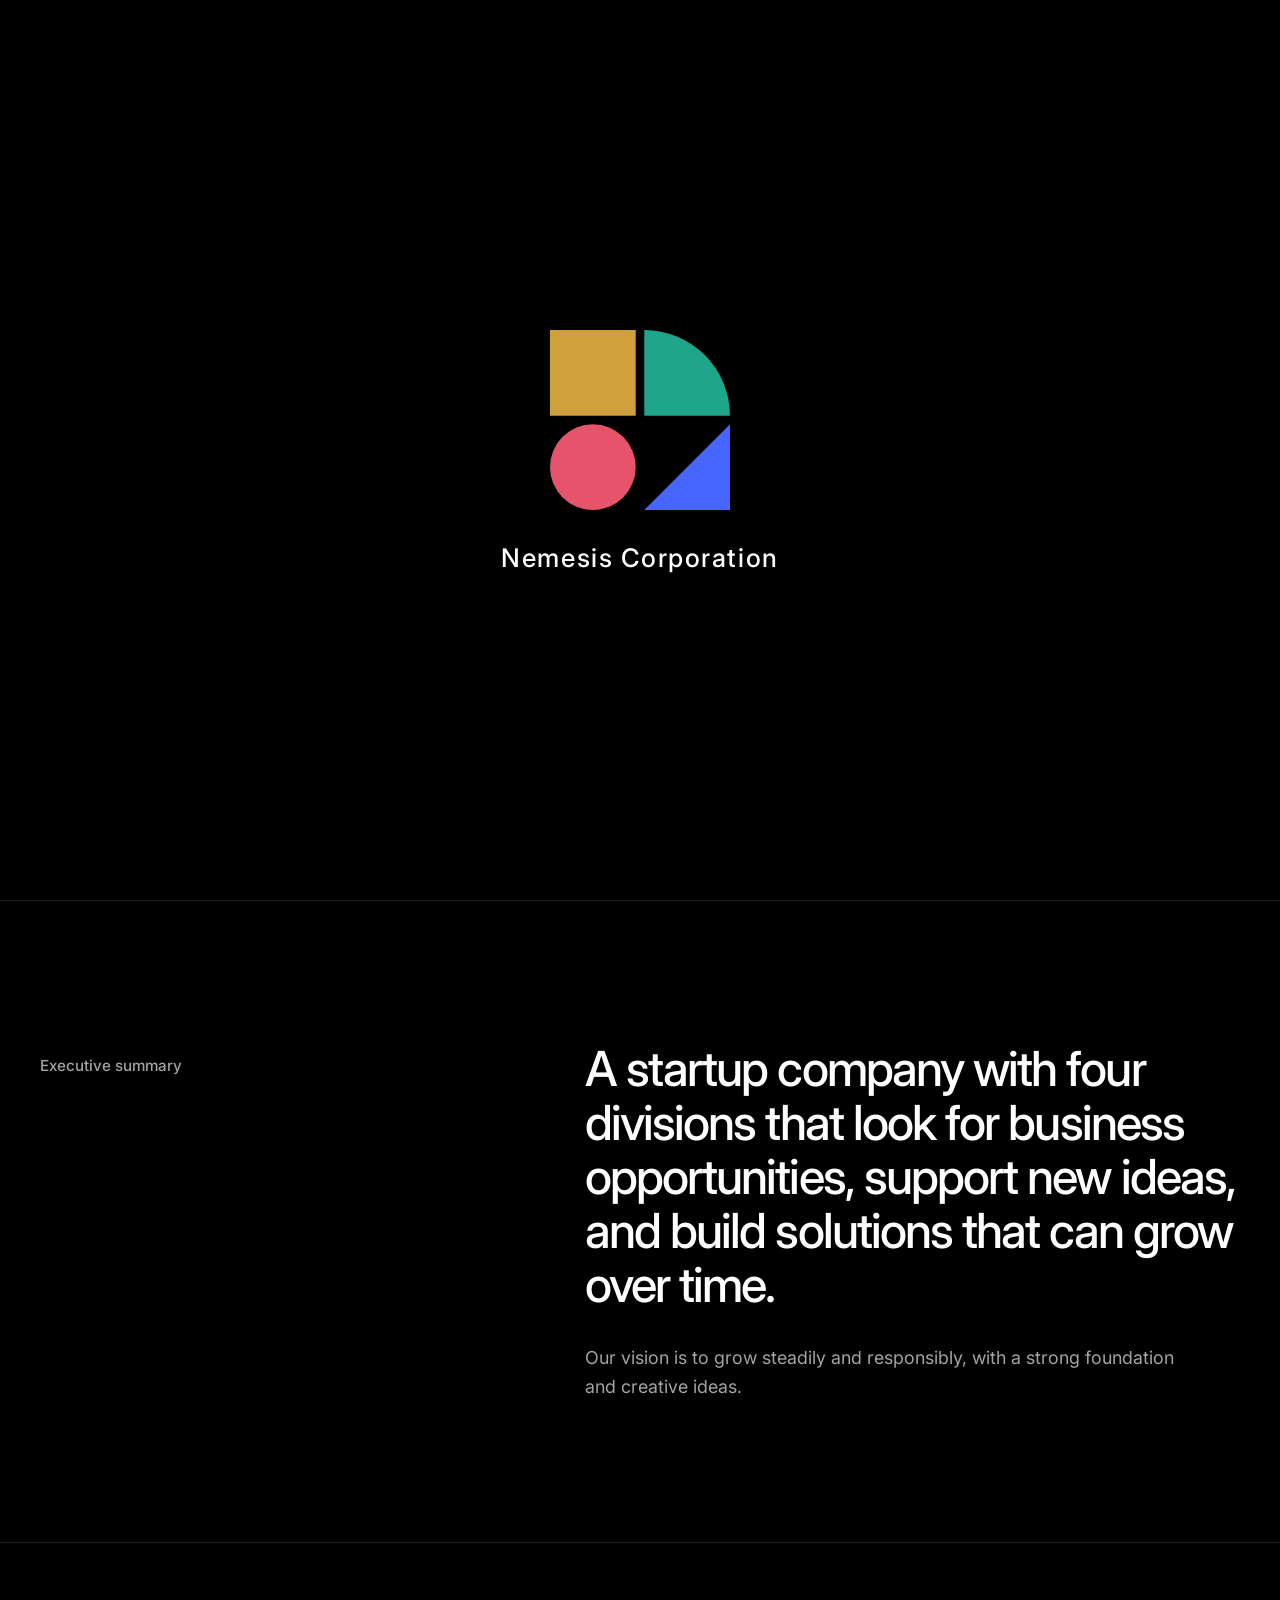
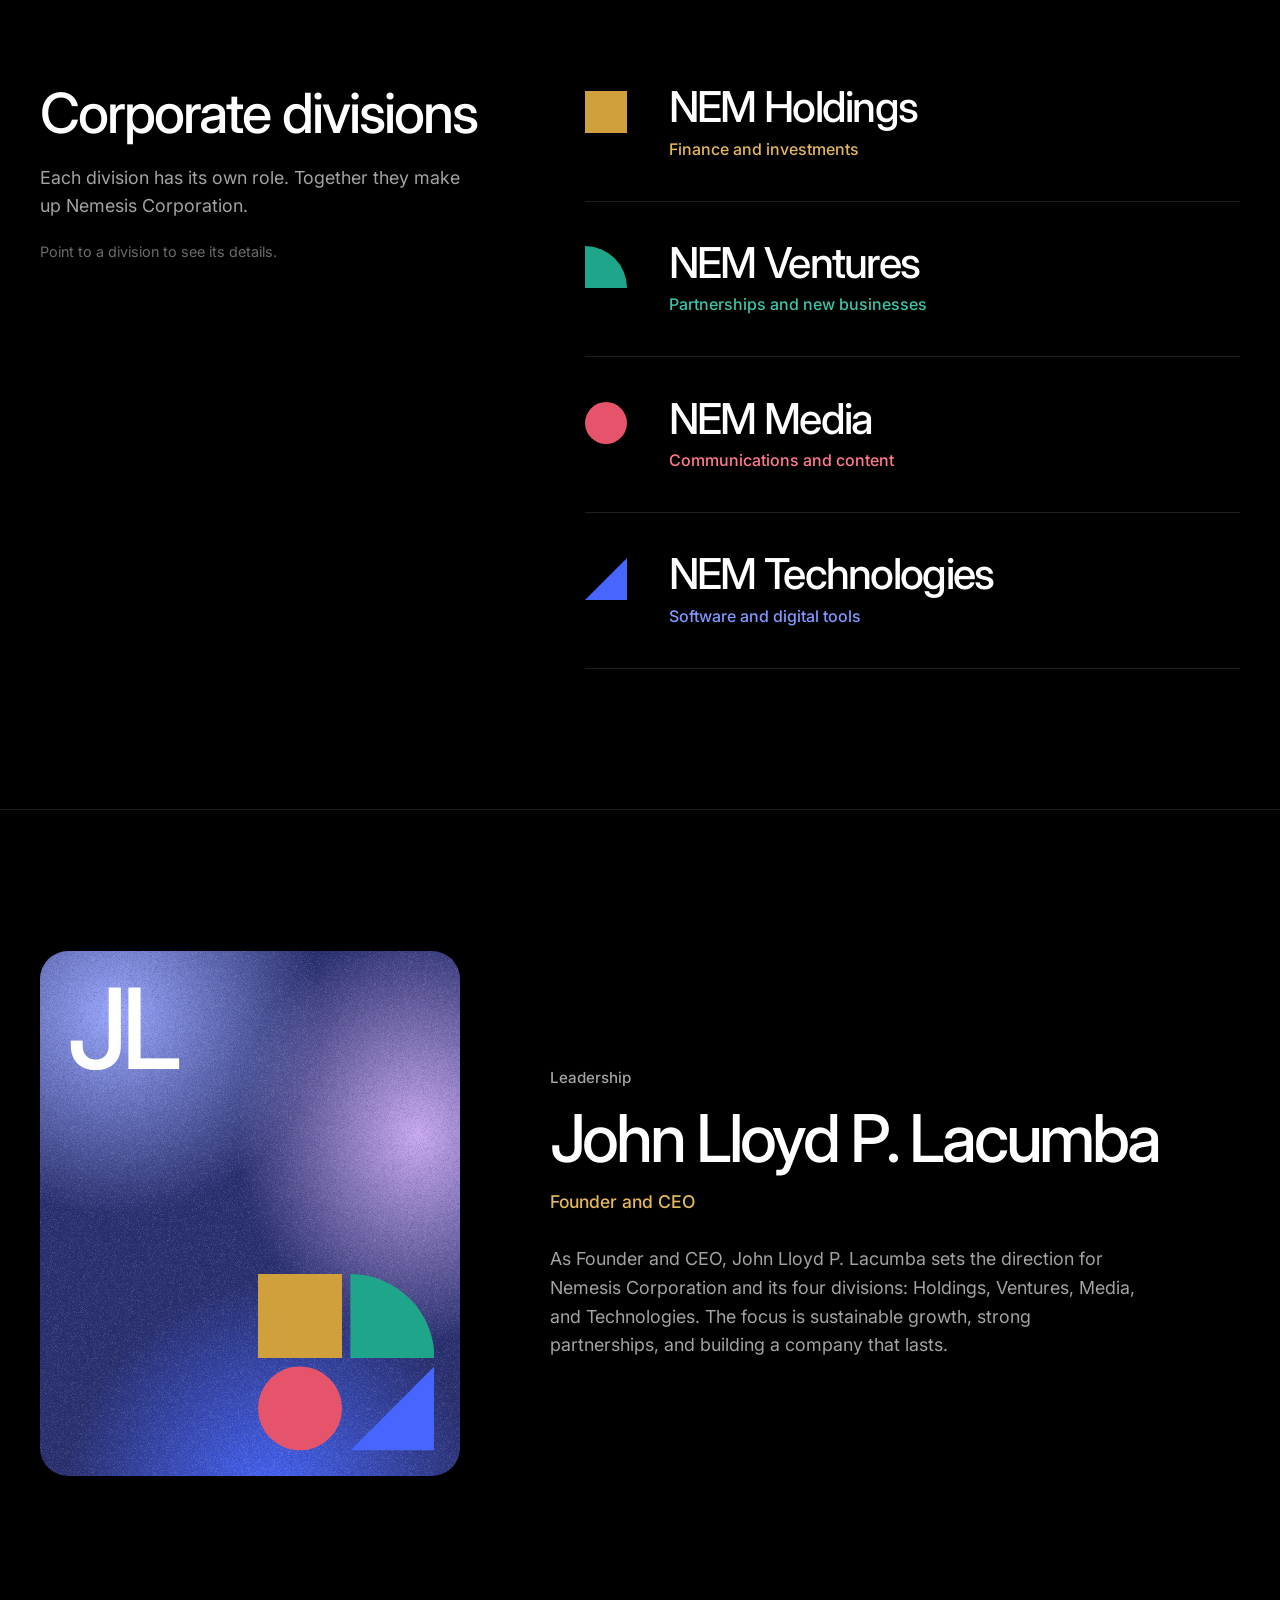
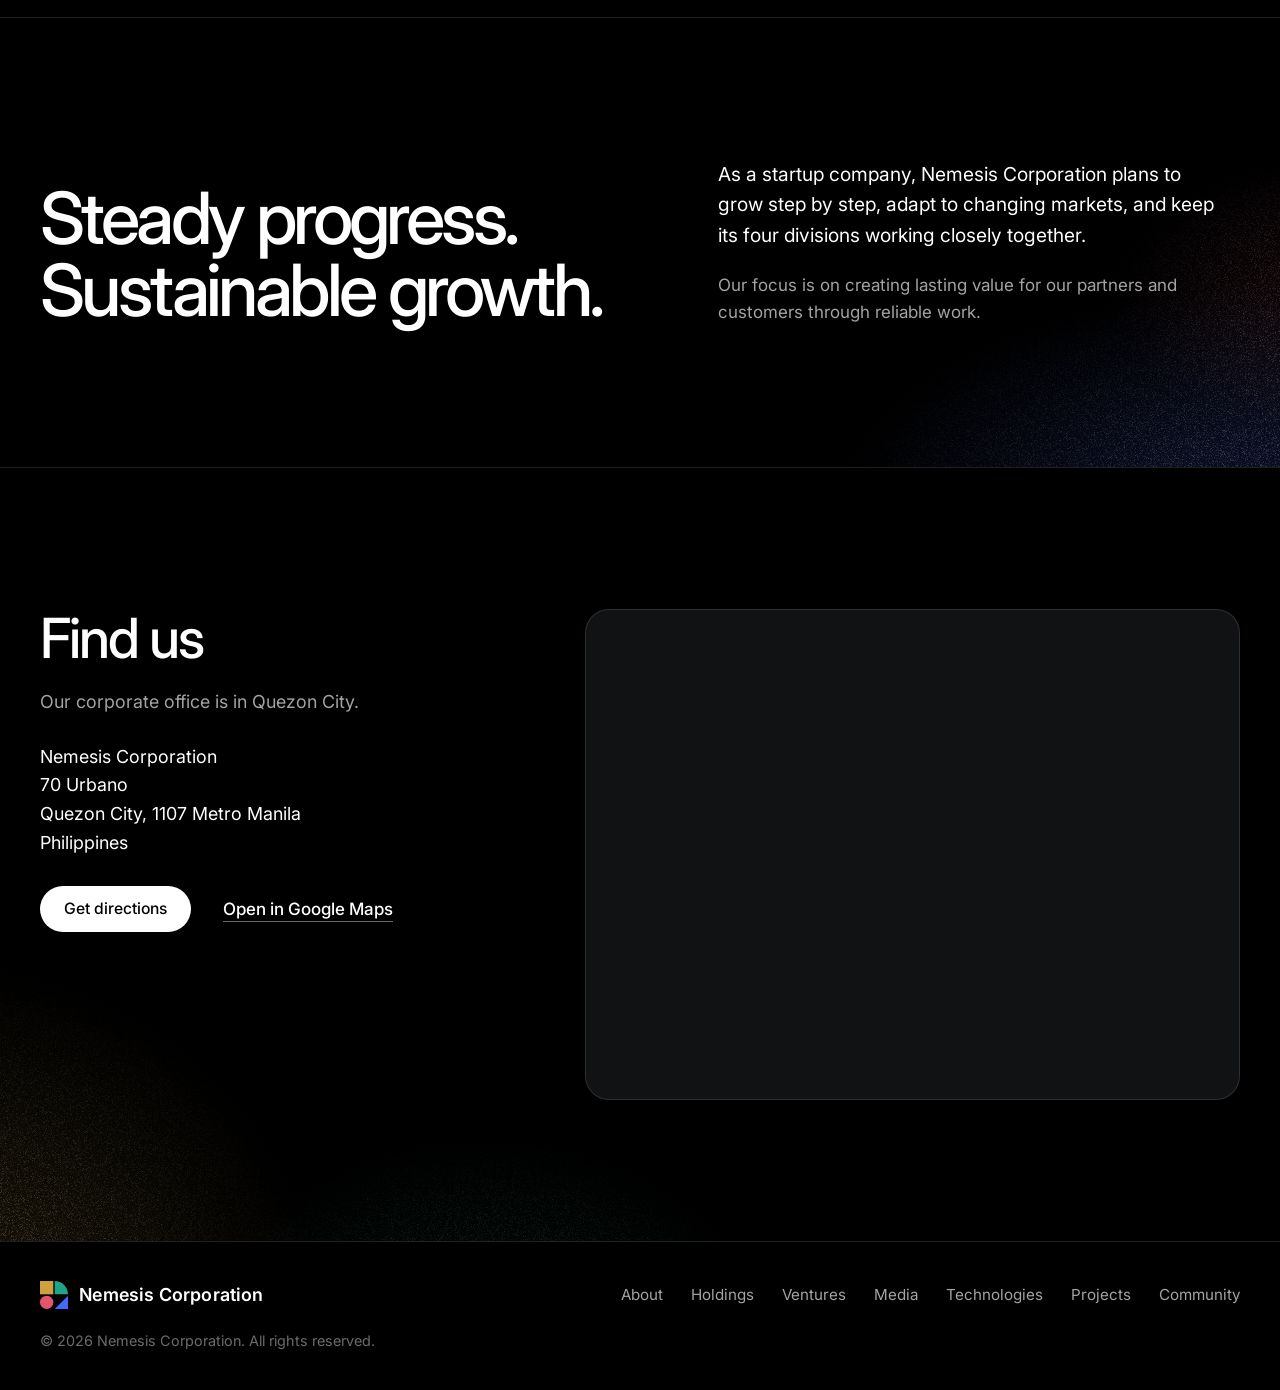
==== commit e2caa30a: "V6.1" ====
--- a/index.html
+++ b/index.html
@@ -4,10 +4,10 @@
   <meta charset="utf-8">
   <meta name="viewport" content="width=device-width, initial-scale=1">
   <title>Nemesis Corporation | Holdings, Ventures, Media, Technologies</title>
-  <meta name="description" content="Nemesis Corporation (NEM) is a multifaceted conglomerate driving transformative growth through four divisions: Holdings, Ventures, Media, and Technologies. Founded and led by John Lloyd P. Lacumba.">
+  <meta name="description" content="Nemesis Corporation (NEM) is a startup company in Quezon City with four divisions: Holdings, Ventures, Media, and Technologies. Founded and led by John Lloyd P. Lacumba.">
   <meta name="theme-color" content="#000000">
   <meta property="og:title" content="Nemesis Corporation | Holdings, Ventures, Media, Technologies">
-  <meta property="og:description" content="A multifaceted conglomerate driving transformative growth across diverse sectors.">
+  <meta property="og:description" content="A startup company in Quezon City with four divisions: Holdings, Ventures, Media, and Technologies.">
   <meta property="og:type" content="website">
   <link rel="canonical" href="https://nemesis-corporation.vercel.app/">
   <meta property="og:url" content="https://nemesis-corporation.vercel.app/">
@@ -15,7 +15,7 @@
   <meta property="og:image" content="https://nemesis-corporation.vercel.app/assets/og-image.jpg">
   <meta property="og:image:width" content="1200">
   <meta property="og:image:height" content="630">
-  <meta property="og:image:alt" content="Nemesis Corporation. Four divisions. One ecosystem of growth.">
+  <meta property="og:image:alt" content="Nemesis Corporation. Four divisions. One company.">
   <meta name="twitter:card" content="summary_large_image">
   <script>
     /* Splash runs once per browser session on the home page. Add ?splash to the address to replay it. */
@@ -28,7 +28,7 @@
     })();
   </script>
 
-  <script type="application/ld+json">{"@context": "https://schema.org", "@type": "Organization", "name": "Nemesis Corporation", "alternateName": "NEM", "description": "A multifaceted conglomerate driving transformative growth through four divisions: Holdings, Ventures, Media, and Technologies.", "founder": {"@type": "Person", "name": "John Lloyd P. Lacumba"}, "address": {"@type": "PostalAddress", "streetAddress": "70 Urbano", "addressLocality": "Quezon City", "postalCode": "1107", "addressRegion": "Metro Manila", "addressCountry": "PH"}, "subOrganization": [{"@type": "Organization", "name": "NEM Holdings"}, {"@type": "Organization", "name": "NEM Ventures"}, {"@type": "Organization", "name": "NEM Media"}, {"@type": "Organization", "name": "NEM Technologies"}], "url": "https://nemesis-corporation.vercel.app/", "logo": "https://nemesis-corporation.vercel.app/assets/nemesis-corporation-logo.png"}</script>
+  <script type="application/ld+json">{"@context": "https://schema.org", "@type": "Organization", "name": "Nemesis Corporation", "alternateName": "NEM", "description": "A startup company in Quezon City with four divisions: Holdings, Ventures, Media, and Technologies.", "founder": {"@type": "Person", "name": "John Lloyd P. Lacumba"}, "address": {"@type": "PostalAddress", "streetAddress": "70 Urbano", "addressLocality": "Quezon City", "postalCode": "1107", "addressRegion": "Metro Manila", "addressCountry": "PH"}, "subOrganization": [{"@type": "Organization", "name": "NEM Holdings"}, {"@type": "Organization", "name": "NEM Ventures"}, {"@type": "Organization", "name": "NEM Media"}, {"@type": "Organization", "name": "NEM Technologies"}], "url": "https://nemesis-corporation.vercel.app/", "logo": "https://nemesis-corporation.vercel.app/assets/nemesis-corporation-logo.png"}</script>
 
   <link rel="icon" href="data:image/svg+xml,%3Csvg xmlns='http://www.w3.org/2000/svg' viewBox='0 0 420 420'%3E%3Crect width='200' height='200' fill='%23D0A03C'/%3E%3Cpath d='M220 0A200 200 0 0 1 420 200H220Z' fill='%231FA58A'/%3E%3Ccircle cx='100' cy='320' r='100' fill='%23E5546A'/%3E%3Cpath d='M220 420H420V220Z' fill='%234766FF'/%3E%3C/svg%3E">
 
@@ -39,14 +39,17 @@
   <noscript><style>.nav-toggle{display:none}.site-nav{display:block!important;position:static!important}.has-menu:hover .mega,.has-menu:focus-within .mega{opacity:1;visibility:visible;transform:translate(-50%,0)}</style></noscript>
 </head>
 <body>
-  <!-- Splash screen: just the logo -->
+  <!-- Splash screen: the logo, then "Nemesis Corporation" -->
   <div class="splash" id="splash" aria-hidden="true">
-    <svg class="splash-mark" viewBox="0 0 420 420">
-      <rect class="s-shape s1" width="200" height="200"/>
-      <path class="s-shape s2" d="M220 0A200 200 0 0 1 420 200H220Z"/>
-      <circle class="s-shape s3" cx="100" cy="320" r="100"/>
-      <path class="s-shape s4" d="M220 420H420V220Z"/>
-    </svg>
+    <div class="splash-inner">
+      <svg class="splash-mark" viewBox="0 0 420 420">
+        <rect class="s-shape s1" width="200" height="200"/>
+        <path class="s-shape s2" d="M220 0A200 200 0 0 1 420 200H220Z"/>
+        <circle class="s-shape s3" cx="100" cy="320" r="100"/>
+        <path class="s-shape s4" d="M220 420H420V220Z"/>
+      </svg>
+      <p class="splash-text">Nemesis Corporation</p>
+    </div>
   </div>
 
   <a class="skip-link" href="#main">Skip to content</a>
@@ -82,14 +85,14 @@
               <div class="mega-inner">
                 <div class="mega-lead">
                   <p class="mega-label">About</p>
-                  <p class="mega-note">A forward-thinking, multifaceted conglomerate driving transformative growth.</p>
+                  <p class="mega-note">A startup company with four divisions.</p>
                 </div>
                 <div class="mega-links">
                   <p class="mega-label">Explore</p>
                   <ul>
                     <li><a href="about.html"><span>About us<small>Nemesis Corporation and its four divisions</small></span></a></li>
                     <li><a href="#about"><span>Executive summary<small>Who we are</small></span></a></li>
-                    <li><a href="#vision"><span>Our vision<small>Sustainable growth and industry leadership</small></span></a></li>
+                    <li><a href="#vision"><span>Our vision<small>Sustainable growth and partnerships</small></span></a></li>
                   </ul>
                 </div>
               </div>
@@ -101,16 +104,16 @@
               <div class="mega-inner">
                 <div class="mega-lead">
                   <p class="mega-label">Divisions</p>
-                  <p class="mega-note">Four divisions, one ecosystem of growth.</p>
+                  <p class="mega-note">Four divisions, one company.</p>
                 </div>
                 <div class="mega-links">
                   <p class="mega-label">Explore</p>
                   <ul>
                     <li><a href="#divisions"><svg class="glyph-sm" viewBox="0 0 420 420" aria-hidden="true"><use href="#nem-mark"/></svg><span>Overview<small>All four divisions</small></span></a></li>
-                    <li><a href="holdings.html"><svg class="glyph-sm" viewBox="0 0 200 200" aria-hidden="true" style="fill:#D0A03C"><use href="#g-holdings"/></svg><span>NEM Holdings<small>The financial backbone</small></span></a></li>
-                    <li><a href="ventures.html"><svg class="glyph-sm" viewBox="0 0 200 200" aria-hidden="true" style="fill:#1FA58A"><use href="#g-ventures"/></svg><span>NEM Ventures<small>The entrepreneurial engine</small></span></a></li>
-                    <li><a href="media.html"><svg class="glyph-sm" viewBox="0 0 200 200" aria-hidden="true" style="fill:#E5546A"><use href="#g-media"/></svg><span>NEM Media<small>The creative and communication arm</small></span></a></li>
-                    <li><a href="technologies.html"><svg class="glyph-sm" viewBox="0 0 200 200" aria-hidden="true" style="fill:#4766FF"><use href="#g-technologies"/></svg><span>NEM Technologies<small>The frontier of technology</small></span></a></li>
+                    <li><a href="holdings.html"><svg class="glyph-sm" viewBox="0 0 200 200" aria-hidden="true" style="fill:#D0A03C"><use href="#g-holdings"/></svg><span>NEM Holdings<small>Finance and investments</small></span></a></li>
+                    <li><a href="ventures.html"><svg class="glyph-sm" viewBox="0 0 200 200" aria-hidden="true" style="fill:#1FA58A"><use href="#g-ventures"/></svg><span>NEM Ventures<small>Partnerships and new businesses</small></span></a></li>
+                    <li><a href="media.html"><svg class="glyph-sm" viewBox="0 0 200 200" aria-hidden="true" style="fill:#E5546A"><use href="#g-media"/></svg><span>NEM Media<small>Communications and content</small></span></a></li>
+                    <li><a href="technologies.html"><svg class="glyph-sm" viewBox="0 0 200 200" aria-hidden="true" style="fill:#4766FF"><use href="#g-technologies"/></svg><span>NEM Technologies<small>Software and digital tools</small></span></a></li>
                   </ul>
                 </div>
               </div>
@@ -122,7 +125,7 @@
               <div class="mega-inner">
                 <div class="mega-lead">
                   <p class="mega-label">Projects</p>
-                  <p class="mega-note">The areas of work that carry each division's mandate.</p>
+                  <p class="mega-note">The main areas of work in each division.</p>
                 </div>
                 <div class="mega-links">
                   <p class="mega-label">Explore</p>
@@ -160,14 +163,14 @@
               <div class="mega-inner">
                 <div class="mega-lead">
                   <p class="mega-label">Outlook</p>
-                  <p class="mega-note">Continuous innovation. Sustainable growth.</p>
+                  <p class="mega-note">Steady progress. Sustainable growth.</p>
                 </div>
                 <div class="mega-links">
                   <p class="mega-label">Explore</p>
                   <ul>
                     <li><a href="#outlook"><span>Future outlook<small>Where we are headed</small></span></a></li>
-                    <li><a href="#synergy"><span>Cross-divisional synergy<small>Agility in rapidly changing markets</small></span></a></li>
-                    <li><a href="#value"><span>Lasting value<small>Advancements that redefine the landscape</small></span></a></li>
+                    <li><a href="#synergy"><span>Working together<small>Adapting to changing markets</small></span></a></li>
+                    <li><a href="#value"><span>Lasting value<small>Our long-term focus</small></span></a></li>
                   </ul>
                 </div>
               </div>
@@ -192,8 +195,8 @@
     <section class="hero" id="top" aria-labelledby="hero-title">
       <div class="wrap hero-inner">
         <div class="hero-copy">
-          <h1 id="hero-title">Four divisions. One ecosystem of growth.</h1>
-          <p class="lead">A forward-thinking, multifaceted conglomerate dedicated to driving transformative growth across diverse sectors.</p>
+          <h1 id="hero-title">Four divisions. One company.</h1>
+          <p class="lead">Nemesis Corporation is a startup company based in Quezon City. We work through four divisions: Holdings, Ventures, Media, and Technologies.</p>
           <div class="actions">
             <a class="btn" href="#divisions">Explore the divisions</a>
             <a class="text-link" href="#leadership">Meet the founder</a>
@@ -231,8 +234,8 @@
       <div class="wrap split about-grid">
         <h2 id="about-title">Executive summary</h2>
         <div class="about-body">
-          <p class="statement">A synergistic ecosystem of four core divisions that identifies market opportunities, nurtures innovation, and scales impactful solutions globally.</p>
-          <p id="vision">Our overarching vision is centered on sustainable growth and industry leadership through strategic infrastructure and creative vision.</p>
+          <p class="statement">A startup company with four divisions that look for business opportunities, support new ideas, and build solutions that can grow over time.</p>
+          <p id="vision">Our vision is to grow steadily and responsibly, with a strong foundation and creative ideas.</p>
         </div>
       </div>
     </section>
@@ -242,7 +245,7 @@
       <div class="wrap split">
         <div class="split-head">
           <h2 id="divisions-title">Corporate divisions</h2>
-          <p>Each division has a distinct mandate. Together they form the ecosystem behind Nemesis Corporation's growth.</p>
+          <p>Each division has its own role. Together they make up Nemesis Corporation.</p>
           <p class="hint">Point to a division to see its details.</p>
         </div>
         <ol class="division-list">
@@ -251,13 +254,13 @@
               <svg class="glyph" viewBox="0 0 200 200" aria-hidden="true"><use href="#g-holdings"/></svg>
               <div class="division-text">
                 <h3>NEM Holdings</h3>
-                <p class="division-role">The financial backbone</p>
+                <p class="division-role">Finance and investments</p>
                 <div class="division-more">
                   <div class="division-more-inner">
-                    <p class="division-desc">NEM Holdings serves as the fundamental financial backbone of the entire group, providing the stability and capital necessary for broad-scale operations. It oversees the strategic management of the organization's fiscal health and long-term sustainability.</p>
+                    <p class="division-desc">NEM Holdings handles the group's finances. It manages company assets and investments, and makes sure each division has the resources it needs to operate.</p>
                     <dl class="division-facts">
                       <div><dt>Core focus</dt><dd>Managing corporate assets, investments, and resource allocation.</dd></div>
-                      <div><dt>Key objective</dt><dd>Ensure sustainable financial growth and secure high-yield investments to support the other divisions.</dd></div>
+                      <div><dt>Key objective</dt><dd>Keep the group financially stable and make careful investments that support the other divisions.</dd></div>
                     </dl>
                   </div>
                 </div>
@@ -269,13 +272,13 @@
               <svg class="glyph" viewBox="0 0 200 200" aria-hidden="true"><use href="#g-ventures"/></svg>
               <div class="division-text">
                 <h3>NEM Ventures</h3>
-                <p class="division-role">The entrepreneurial engine</p>
+                <p class="division-role">Partnerships and new businesses</p>
                 <div class="division-more">
                   <div class="division-more-inner">
-                    <p class="division-desc">NEM Ventures is the entrepreneurial engine of the group, explicitly focused on building and partnering with diverse businesses to foster a culture of innovation and shared success.</p>
+                    <p class="division-desc">NEM Ventures builds new businesses and works with partners. Its focus is partnerships, starting new ventures, and creating projects together with other companies.</p>
                     <dl class="division-facts">
                       <div><dt>Core focus</dt><dd>Strategic partnerships, venture building, and co-creation.</dd></div>
-                      <div><dt>Key objective</dt><dd>Forge strong alliances, support emerging enterprises, and co-create innovative business models that drive mutual growth and market expansion.</dd></div>
+                      <div><dt>Key objective</dt><dd>Build lasting partnerships, support early-stage businesses, and develop new business ideas together with partners.</dd></div>
                     </dl>
                   </div>
                 </div>
@@ -287,13 +290,13 @@
               <svg class="glyph" viewBox="0 0 200 200" aria-hidden="true"><use href="#g-media"/></svg>
               <div class="division-text">
                 <h3>NEM Media</h3>
-                <p class="division-role">The creative and communication arm</p>
+                <p class="division-role">Communications and content</p>
                 <div class="division-more">
                   <div class="division-more-inner">
-                    <p class="division-desc">NEM Media represents the creative and communication arm of the company, specializing in crafting compelling narratives and managing the group's external presence in a digital-first world.</p>
+                    <p class="division-desc">NEM Media handles communications and creative work for the group. It produces content, runs digital marketing, and manages how the company presents itself to the public.</p>
                     <dl class="division-facts">
                       <div><dt>Core focus</dt><dd>Creative communications, digital marketing, content creation, and public relations.</dd></div>
-                      <div><dt>Key objective</dt><dd>Elevate brand presence, facilitate meaningful audience connections, and manage the public narrative of Nemesis Corporation and its partners.</dd></div>
+                      <div><dt>Key objective</dt><dd>Keep the group's brand clear and consistent, connect with audiences, and share accurate information about Nemesis Corporation and its partners.</dd></div>
                     </dl>
                   </div>
                 </div>
@@ -305,13 +308,13 @@
               <svg class="glyph" viewBox="0 0 200 200" aria-hidden="true"><use href="#g-technologies"/></svg>
               <div class="division-text">
                 <h3>NEM Technologies</h3>
-                <p class="division-role">The frontier of technology</p>
+                <p class="division-role">Software and digital tools</p>
                 <div class="division-more">
                   <div class="division-more-inner">
-                    <p class="division-desc">NEM Technologies focuses on the frontier of technological advancement, ensuring the group remains competitive through digital transformation and proprietary technical solutions.</p>
+                    <p class="division-desc">NEM Technologies builds the group's software and digital tools. It develops software, works with data, and improves how the group uses technology.</p>
                     <dl class="division-facts">
                       <div><dt>Core focus</dt><dd>Technological innovation, software development, data solutions, and digital transformation.</dd></div>
-                      <div><dt>Key objective</dt><dd>Develop cutting-edge solutions to solve complex industry problems, streamline operations, and drive digital advancement for the group.</dd></div>
+                      <div><dt>Key objective</dt><dd>Build practical software and data solutions, simplify the group's operations, and improve how it uses technology.</dd></div>
                     </dl>
                   </div>
                 </div>
@@ -339,7 +342,7 @@
           <h2 id="leadership-title">Leadership</h2>
           <h3 class="leader-name">John Lloyd P. Lacumba</h3>
           <p class="leader-title">Founder and CEO</p>
-          <p>As Founder and CEO, John Lloyd P. Lacumba sets the direction for Nemesis Corporation and its four divisions: Holdings, Ventures, Media, and Technologies. The focus is sustainable growth, strong partnerships, and long-term industry leadership.</p>
+          <p>As Founder and CEO, John Lloyd P. Lacumba sets the direction for Nemesis Corporation and its four divisions: Holdings, Ventures, Media, and Technologies. The focus is sustainable growth, strong partnerships, and building a company that lasts.</p>
         </div>
       </div>
     </section>
@@ -347,10 +350,10 @@
     <!-- OUTLOOK -->
     <section class="section outlook" id="outlook" aria-labelledby="outlook-title">
       <div class="wrap outlook-grid">
-        <h2 id="outlook-title">Continuous innovation. Sustainable growth.</h2>
+        <h2 id="outlook-title">Steady progress. Sustainable growth.</h2>
         <div class="outlook-body">
-          <p id="synergy">By maintaining agility in rapidly changing markets and fostering deep cross-divisional synergy, Nemesis Corporation is positioned for long-term industry leadership.</p>
-          <p id="value">Our focus remains on creating lasting value and spearheading advancements that redefine the business landscape.</p>
+          <p id="synergy">As a startup company, Nemesis Corporation plans to grow step by step, adapt to changing markets, and keep its four divisions working closely together.</p>
+          <p id="value">Our focus is on creating lasting value for our partners and customers through reliable work.</p>
         </div>
       </div>
     </section>
--- a/style.css
+++ b/style.css
@@ -420,6 +420,17 @@
 .d-shape.is-pick { animation: pop .5s var(--ease) var(--pd) backwards, pick .9s var(--ease) 1.15s forwards; }
 @keyframes away { to { opacity: 0; transform: translate(var(--ox), var(--oy)) scale(.55); } }
 @keyframes pick { to { transform: translate(var(--tx), var(--ty)) scale(1.4); } }
+
+/* Name under the logo: Nemesis Corporation on the home splash, the division's name on division splashes */
+.splash-inner, .dsplash-inner { display: grid; justify-items: center; gap: clamp(1.4rem, 4vmin, 2.2rem); }
+.splash-text, .dsplash-text {
+  margin: 0; text-align: center;
+  font-size: clamp(1.15rem, 1rem + .9vw, 1.6rem);
+  font-weight: 500; letter-spacing: .06em; line-height: 1;
+}
+.splash-text  { animation: csplash-in .9s var(--ease) 1s backwards; }
+.dsplash-text { animation: csplash-in .9s var(--ease) 1.8s backwards; }
+.splash.is-leaving .splash-text, .dsplash.is-leaving .dsplash-text { opacity: 0; transition: opacity .35s; }
 
 /* ==========================================================================
    Division pages
@@ -706,5 +717,62 @@
 
 @media (prefers-reduced-motion: reduce) {
   .csplash { transition: none; }
-  .csplash-text { animation: none; }
-}
+  .csplash-text, .splash-text, .dsplash-text { animation: none; }
+}
+
+/* Division pages: the name at the left of the header is the division's own */
+.brand-name--division { font-size: .86rem; letter-spacing: .01em; white-space: nowrap; }
+@media (max-width: 419px) { .header-actions { gap: .4rem; } .header-cta { padding: .45rem .85rem; font-size: .88rem; } }
+@media (min-width: 420px) { .brand-name--division { font-size: 1rem; } }
+@media (min-width: 1120px) { .brand-name--division { font-size: 1.12rem; } }
+
+/* ==========================================================================
+   Background grain: a fine texture inside the colored glows of selected sections
+   (heroes, leadership card, outlook, find us, closing). Text and photos stay clean.
+   ========================================================================== */
+.hero::after { z-index: -2; }                       /* glow sits under the grain */
+.hero::before, .portrait-frame::before,
+.outlook::after, .visit::after, .closing::after {
+  content: ""; position: absolute; pointer-events: none;
+  background: url("assets/grain.png") 0 0 / 256px 256px repeat;
+}
+
+/* Heroes: grain only where the glow is */
+.hero::before {
+  inset: -10%; z-index: -1; opacity: .4;
+  -webkit-mask-image: radial-gradient(34% 44% at 80% 28%, #000, transparent 70%), radial-gradient(30% 40% at 90% 78%, #000, transparent 70%), radial-gradient(30% 40% at 66% 90%, #000, transparent 70%);
+          mask-image: radial-gradient(34% 44% at 80% 28%, #000, transparent 70%), radial-gradient(30% 40% at 90% 78%, #000, transparent 70%), radial-gradient(30% 40% at 66% 90%, #000, transparent 70%);
+}
+.dhero::before {
+  -webkit-mask-image: radial-gradient(38% 52% at 82% 34%, #000, transparent 72%), radial-gradient(28% 36% at 96% 90%, #000, transparent 70%);
+          mask-image: radial-gradient(38% 52% at 82% 34%, #000, transparent 72%), radial-gradient(28% 36% at 96% 90%, #000, transparent 70%);
+}
+
+/* Leadership card: the gradient gets a grain (behind the initials and any photo) */
+.portrait-frame::before { inset: 0; opacity: .22; }
+
+/* Outlook, Find us and the closing band get a soft corner glow with grain */
+.outlook, .visit, .closing { position: relative; overflow: clip; isolation: isolate; }
+.outlook::before, .visit::before, .closing::before {
+  content: ""; position: absolute; inset: -10%; z-index: -2; pointer-events: none;
+}
+.outlook::after, .visit::after, .closing::after { inset: -10%; z-index: -1; opacity: .45; }
+
+.outlook::before { background: radial-gradient(42% 60% at 92% 100%, rgba(71, 102, 255, .18), transparent 70%), radial-gradient(28% 40% at 100% 60%, rgba(229, 84, 106, .10), transparent 70%); }
+.outlook::after  { -webkit-mask-image: radial-gradient(42% 60% at 92% 100%, #000, transparent 70%), radial-gradient(28% 40% at 100% 60%, #000, transparent 70%);
+                           mask-image: radial-gradient(42% 60% at 92% 100%, #000, transparent 70%), radial-gradient(28% 40% at 100% 60%, #000, transparent 70%); }
+
+.visit::before { background: radial-gradient(36% 55% at 4% 100%, rgba(208, 160, 60, .14), transparent 70%), radial-gradient(30% 45% at 40% 112%, rgba(31, 165, 138, .12), transparent 70%); }
+.visit::after  { -webkit-mask-image: radial-gradient(36% 55% at 4% 100%, #000, transparent 70%), radial-gradient(30% 45% at 40% 112%, #000, transparent 70%);
+                         mask-image: radial-gradient(36% 55% at 4% 100%, #000, transparent 70%), radial-gradient(30% 45% at 40% 112%, #000, transparent 70%); }
+
+.closing::before { background: radial-gradient(40% 70% at 88% 50%, rgba(31, 165, 138, .14), transparent 70%), radial-gradient(30% 55% at 100% 100%, rgba(71, 102, 255, .14), transparent 70%); }
+.closing::after  { -webkit-mask-image: radial-gradient(40% 70% at 88% 50%, #000, transparent 70%), radial-gradient(30% 55% at 100% 100%, #000, transparent 70%);
+                           mask-image: radial-gradient(40% 70% at 88% 50%, #000, transparent 70%), radial-gradient(30% 55% at 100% 100%, #000, transparent 70%); }
+
+@media (prefers-contrast: more) {
+  .hero::before, .portrait-frame::before, .outlook::after, .visit::after, .closing::after { display: none; }
+}
+@media print {
+  .hero::before, .portrait-frame::before, .outlook::after, .visit::after, .closing::after { display: none; }
+}
